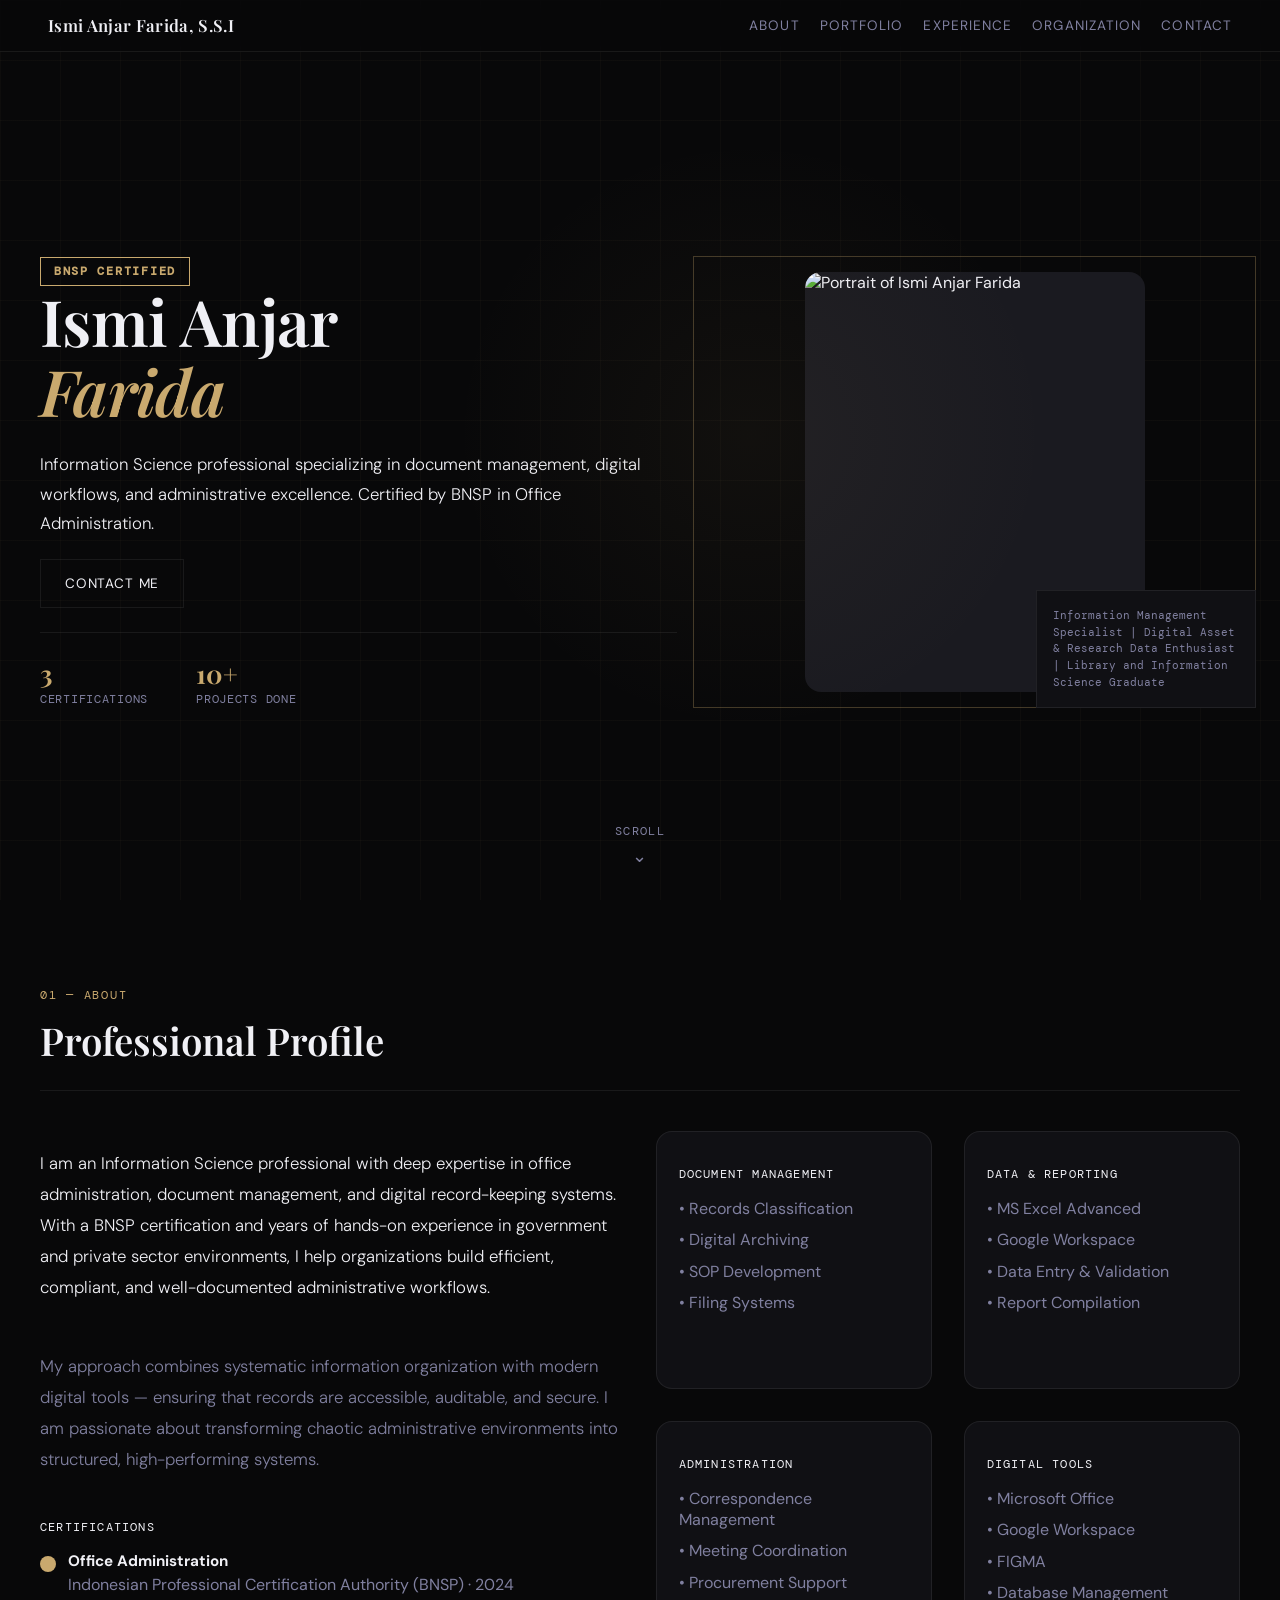
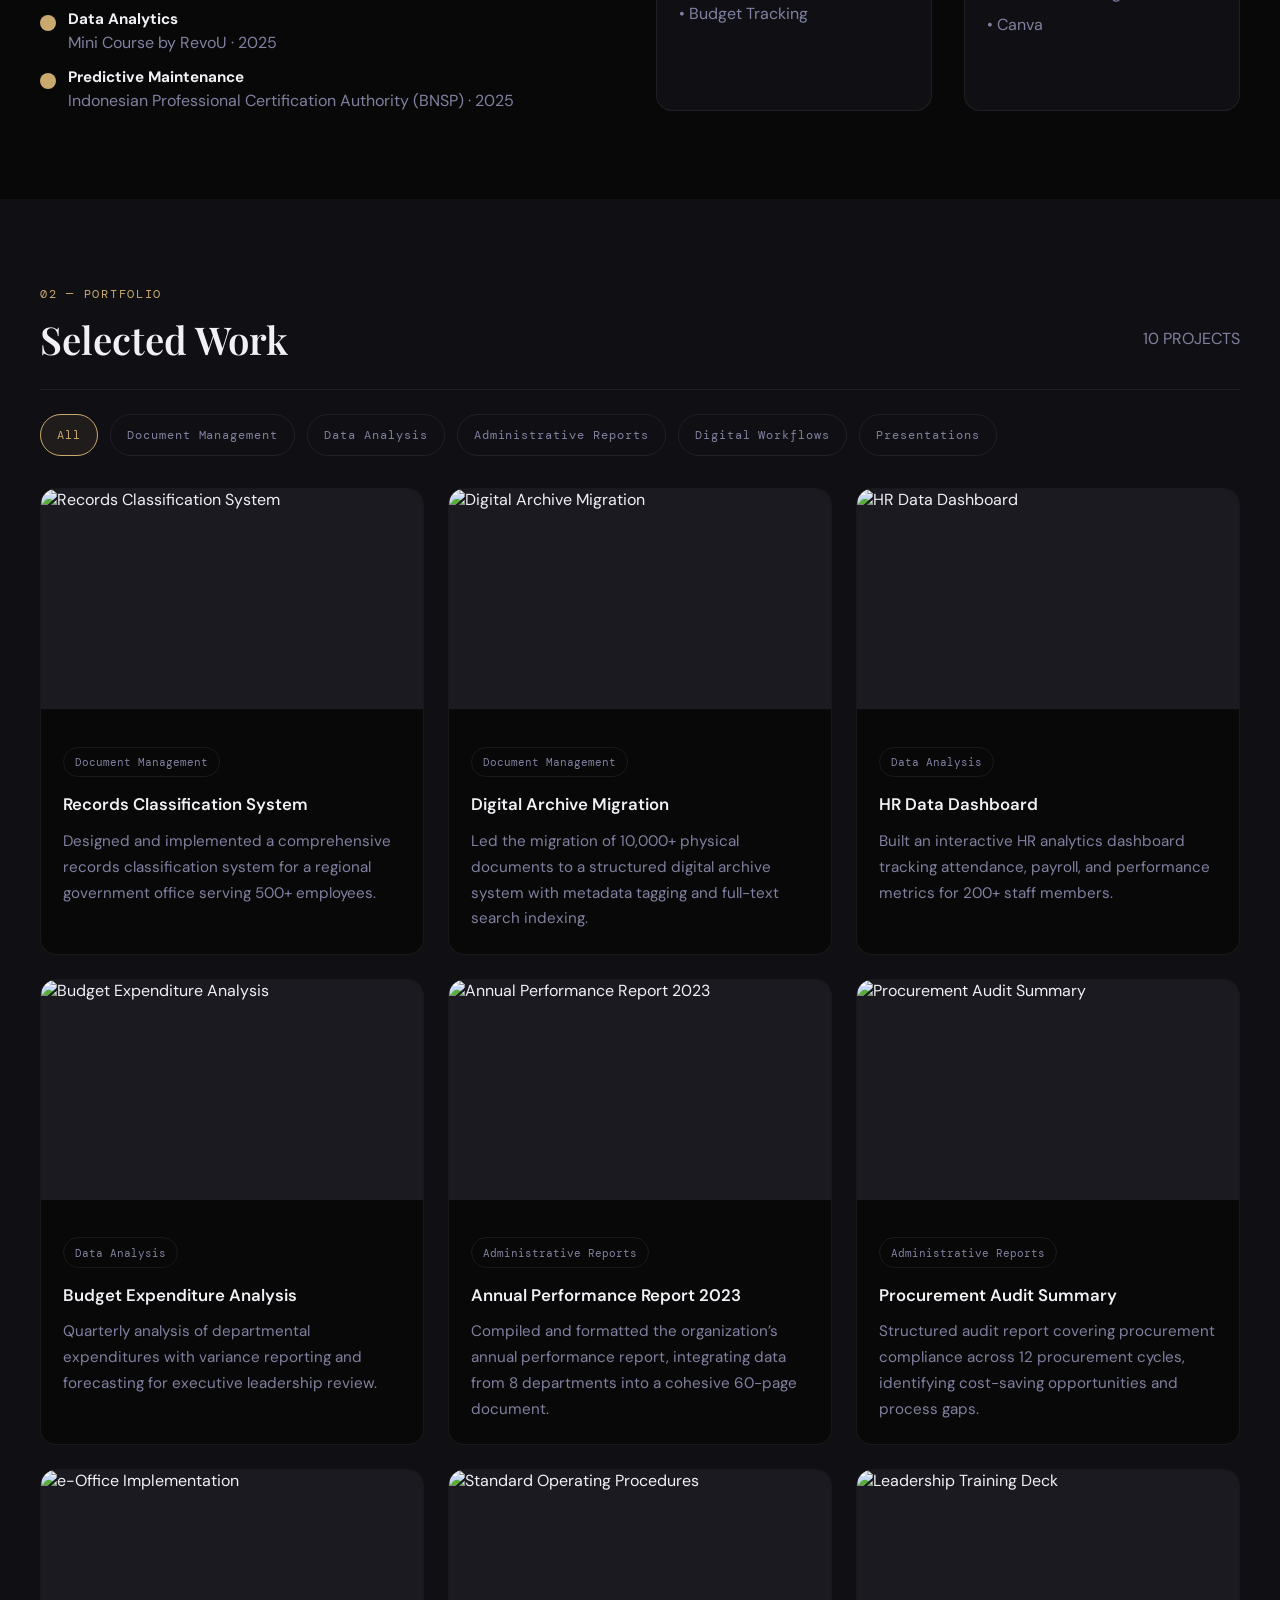
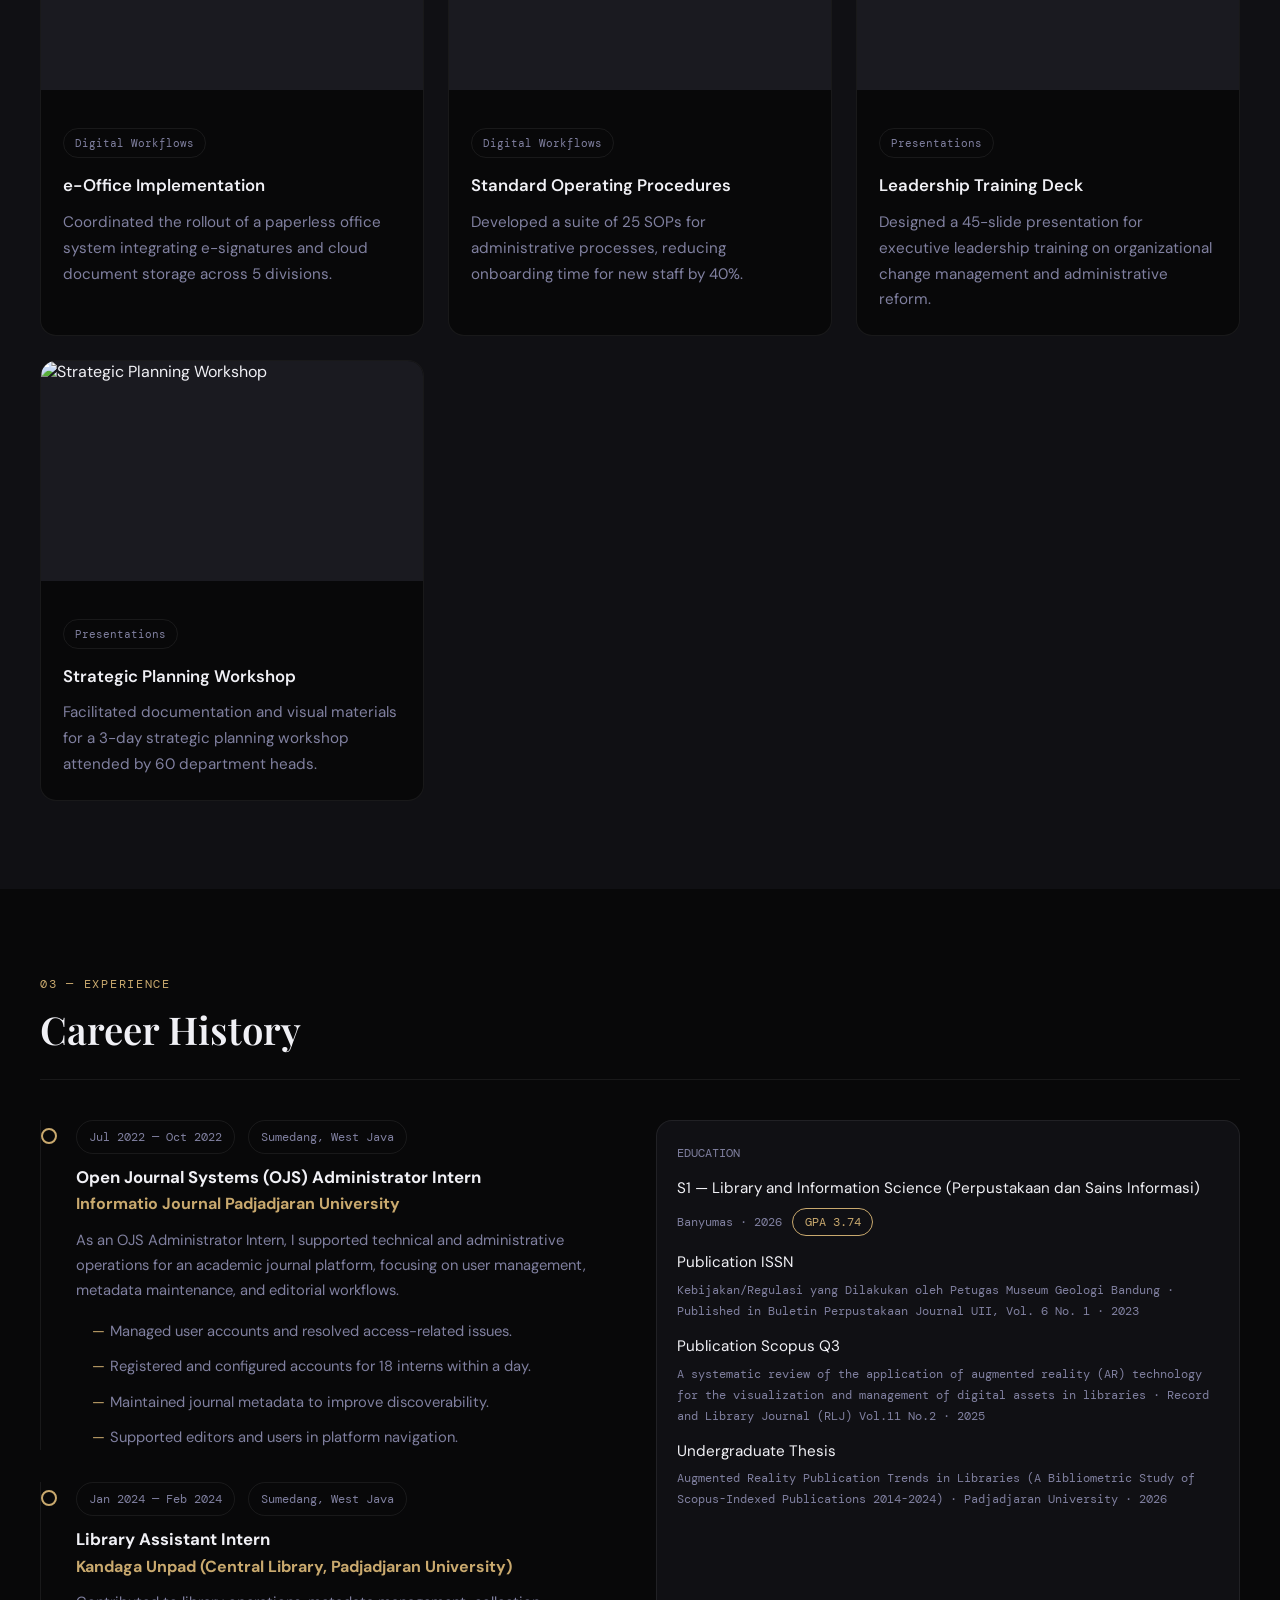
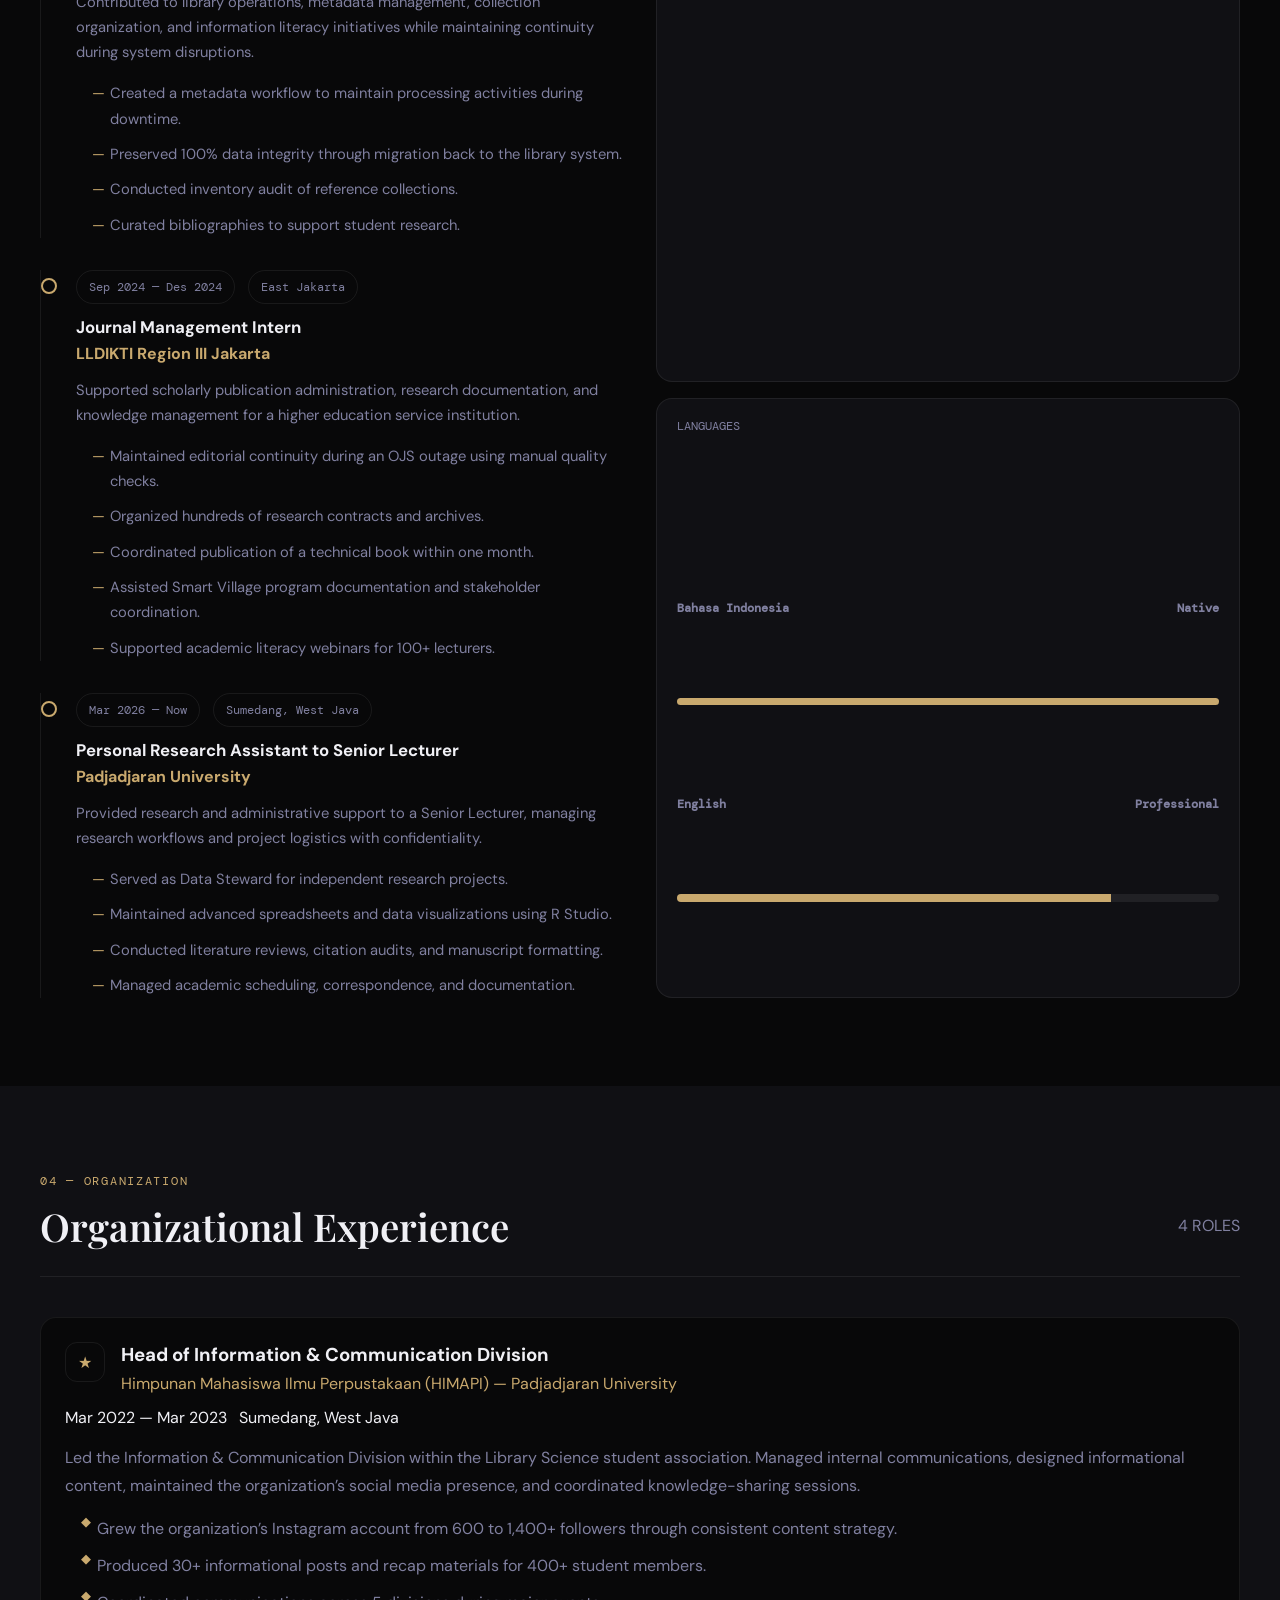
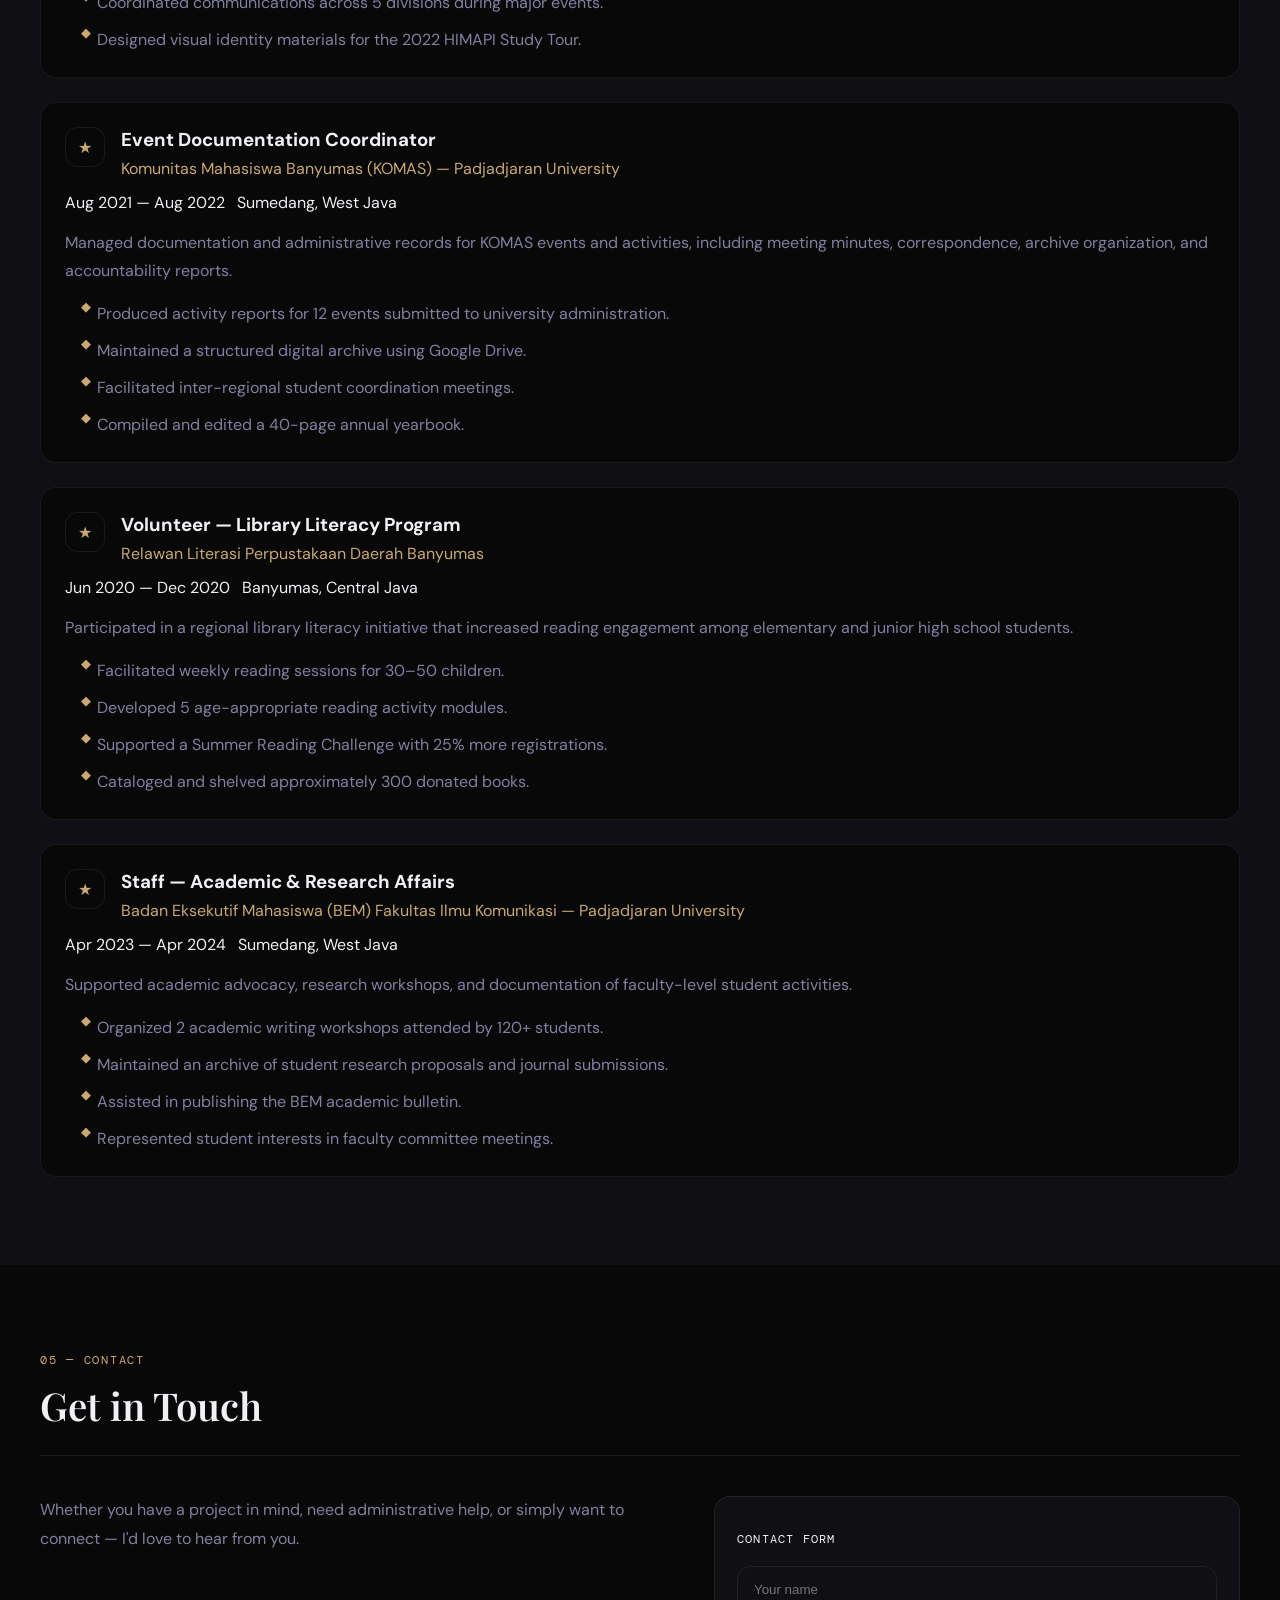
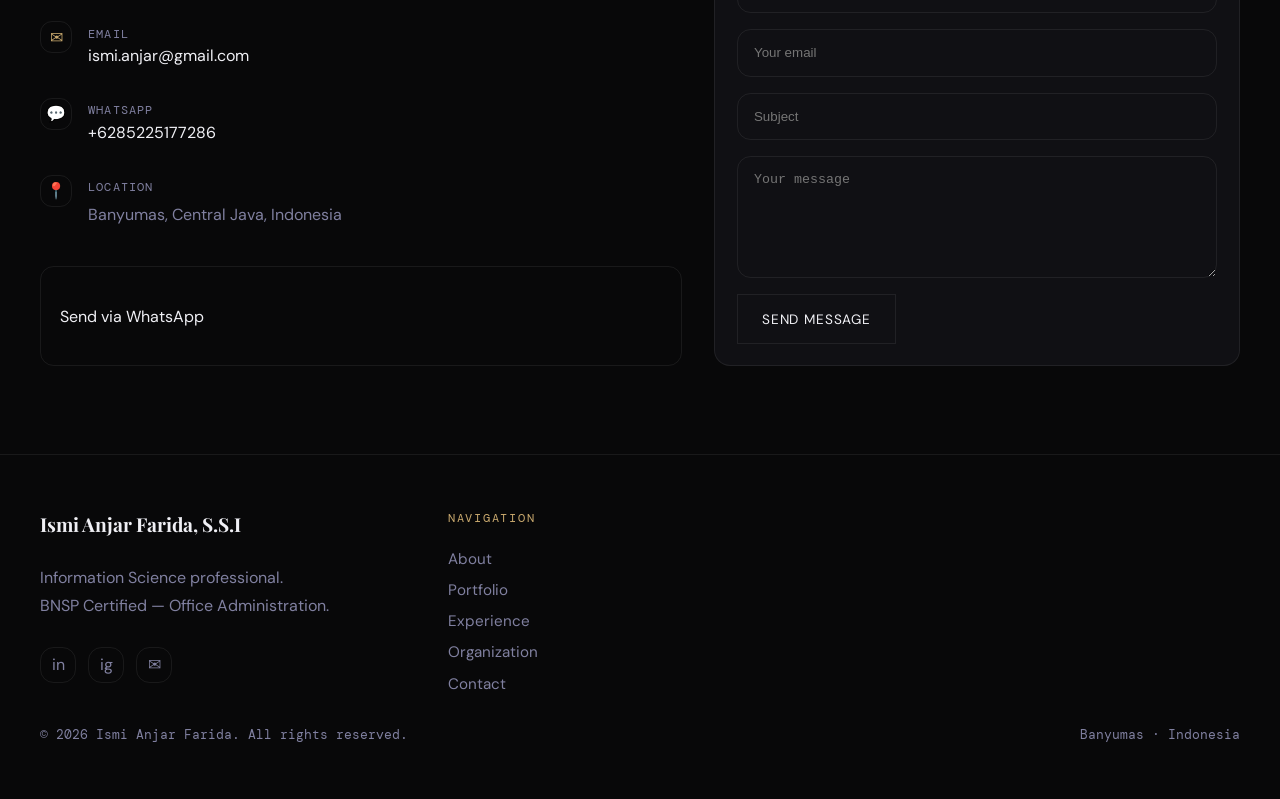
==== index.html @ 2f867f63 "Update index.html" ====
<!DOCTYPE html>
<html lang="en">
  <head>
    <meta charset="UTF-8" />
    <meta name="viewport" content="width=device-width, initial-scale=1.0" />
    <title>Portfolio Ismi Anjar Farida</title>
    <meta
      name="description"
      content="Portfolio Ismi Anjar Farida - Information Science professional with document management, digital workflows, and certification experience."
    />
    <link rel="preconnect" href="https://fonts.googleapis.com" />
    <link rel="preconnect" href="https://fonts.gstatic.com" crossorigin />
    <link
      href="https://fonts.googleapis.com/css2?family=DM+Mono:wght@400;500;600&family=DM+Sans:wght@300;400;500;600&family=Playfair+Display:wght@600;700&display=swap"
      rel="stylesheet"
    />
    <style>
      :root {
        color-scheme: dark;
        --background: #080809;
        --foreground: #f0f0f5;
        --card: #101014;
        --border: rgba(255, 255, 255, 0.07);
        --primary: #c9a96e;
        --muted: #8080a0;
        --secondary: #1a1a20;
        --text: 16px;
      }

      * {
        box-sizing: border-box;
      }

      html {
        font-family: 'DM Sans', sans-serif;
        font-size: var(--text);
        scroll-behavior: smooth;
      }

      body {
        margin: 0;
        min-height: 100vh;
        background: var(--background);
        color: var(--foreground);
      }

      img {
        display: block;
        max-width: 100%;
      }

      button,
      a {
        font: inherit;
      }

      header {
        position: fixed;
        inset: 0 auto auto 0;
        z-index: 20;
        width: 100%;
        padding: 0.9rem 1.5rem;
        background: rgba(8, 8, 9, 0.9);
        border-bottom: 1px solid var(--border);
        backdrop-filter: blur(16px);
      }

      .container {
        width: min(1200px, calc(100% - 3rem));
        margin: 0 auto;
      }

      .nav-inner {
        display: flex;
        align-items: center;
        justify-content: space-between;
        gap: 1rem;
      }

      .brand {
        font-family: 'Playfair Display', serif;
        font-size: 1.05rem;
        font-weight: 600;
        letter-spacing: 0.02em;
        color: var(--foreground);
        text-decoration: none;
      }

      .nav-links {
        display: flex;
        flex-wrap: wrap;
        gap: 1.25rem;
      }

      .nav-links a {
        color: var(--muted);
        text-transform: uppercase;
        letter-spacing: 0.08em;
        font-size: 0.85rem;
        text-decoration: none;
        transition: color 0.2s ease;
      }

      .nav-links a:hover {
        color: var(--foreground);
      }

      .hero {
        min-height: 100vh;
        display: grid;
        grid-template-columns: 1fr;
        align-items: center;
        gap: 2.5rem;
        padding: 10rem 0 6rem;
        position: relative;
      }

      .hero::before {
        content: '';
        position: absolute;
        inset: 0;
        pointer-events: none;
        background-image:
          linear-gradient(rgba(201, 169, 110, 0.03) 1px, transparent 1px),
          linear-gradient(90deg, rgba(201, 169, 110, 0.03) 1px, transparent 1px);
        background-size: 60px 60px;
      }

      .hero::after {
        content: '';
        position: absolute;
        width: 600px;
        height: 600px;
        border-radius: 999px;
        top: 15%;
        right: 18%;
        background: radial-gradient(circle, rgba(201, 169, 110, 0.05) 0%, transparent 70%);
        pointer-events: none;
      }

      .hero-grid {
        display: grid;
        grid-template-columns: 1.2fr 1fr;
        gap: 2rem;
        align-items: center;
      }

      .hero-title {
        font-family: 'Playfair Display', serif;
        font-size: clamp(2.4rem, 5vw, 4rem);
        font-weight: 600;
        line-height: 1.1;
        letter-spacing: -0.01em;
        margin: 0;
      }

      .hero-title span {
        color: var(--primary);
        font-style: italic;
      }

      .hero-line {
        display: inline-block;
        color: var(--primary);
        border: 1px solid var(--primary);
        padding: 0.35rem 0.8rem;
        text-transform: uppercase;
        letter-spacing: 0.15em;
        font-family: 'DM Mono', monospace;
        font-size: 0.72rem;
        font-weight: 600;
      }

      .hero-copy {
        font-size: 1.05rem;
        line-height: 1.75;
        max-width: 48rem;
        margin: 1.5rem 0 0;
        font-weight: 300;
      }

      .hero-actions {
        display: flex;
        flex-wrap: wrap;
        gap: 1rem;
        margin-top: 1.25rem;
      }

      .button-outline {
        display: inline-flex;
        align-items: center;
        gap: 0.7rem;
        padding: 0.95rem 1.5rem;
        border: 1px solid var(--border);
        color: var(--foreground);
        background: transparent;
        text-transform: uppercase;
        letter-spacing: 0.06em;
        font-size: 0.85rem;
        cursor: pointer;
        transition: all 0.2s ease;
      }

      .button-outline:hover {
        color: var(--primary);
        border-color: var(--primary);
      }

      .hero-stats {
        display: flex;
        flex-wrap: wrap;
        gap: 3rem;
        padding-top: 1.75rem;
        margin-top: 1.5rem;
        border-top: 1px solid var(--border);
      }

      .hero-stat strong {
        display: block;
        font-family: 'Playfair Display', serif;
        font-size: 1.6rem;
        color: var(--primary);
        line-height: 1;
      }

      .hero-stat span {
        display: block;
        color: var(--muted);
        font-family: 'DM Mono', monospace;
        font-size: 0.75rem;
        letter-spacing: 0.06em;
        margin-top: 0.25rem;
      }

      .hero-portrait {
        position: relative;
        display: grid;
        place-items: center;
      }

      .portrait-frame {
        position: absolute;
        inset: -1rem auto auto -1rem;
        width: calc(100% + 2rem);
        height: calc(100% + 2rem);
        border: 1px solid rgba(201, 169, 110, 0.3);
        pointer-events: none;
      }

      .portrait-card {
        width: min(340px, 100%);
        height: 420px;
        background: var(--secondary);
        overflow: hidden;
        border-radius: 1rem;
      }

      .portrait-card img {
        width: 100%;
        height: 100%;
        object-fit: cover;
      }

      .portrait-credential {
        position: absolute;
        bottom: -1rem;
        right: -1rem;
        width: min(220px, 100%);
        padding: 1rem;
        border: 1px solid var(--border);
        background: var(--card);
      }

      .portrait-credential p {
        margin: 0;
        font-size: 0.68rem;
        font-family: 'DM Mono', monospace;
        line-height: 1.55;
        color: var(--muted);
      }

      .scroll-cue {
        position: absolute;
        left: 50%;
        bottom: 2rem;
        transform: translateX(-50%);
        display: flex;
        flex-direction: column;
        align-items: center;
        gap: 0.35rem;
        color: var(--muted);
        border: none;
        background: transparent;
        cursor: pointer;
        font-family: 'DM Mono', monospace;
        letter-spacing: 0.12em;
        font-size: 0.72rem;
      }

      .section {
        padding: 5.5rem 0;
      }

      .section-title-wrap {
        display: flex;
        flex-wrap: wrap;
        justify-content: space-between;
        gap: 1rem;
        align-items: flex-end;
        border-bottom: 1px solid var(--border);
        padding-bottom: 1.5rem;\n      }

      .section-label {
        color: var(--primary);
        font-family: 'DM Mono', monospace;
        font-size: 0.72rem;
        letter-spacing: 0.15em;
        text-transform: uppercase;
        margin: 0 0 0.7rem;
      }

      .section-title {
        margin: 0;
        font-family: 'Playfair Display', serif;
        font-size: clamp(1.8rem, 3vw, 2.5rem);
        font-weight: 600;
      }

      .text-muted {
        color: var(--muted);
      }

      .grid-2 {
        display: grid;
        gap: 2rem;
        grid-template-columns: repeat(2, minmax(0, 1fr));
      }

      .about-copy {
        font-size: 1.05rem;
        line-height: 1.85;
        font-weight: 300;
      }

      .info-block {
        display: grid;
        gap: 0.9rem;
      }

      .card {
        background: var(--card);
        border: 1px solid var(--border);
        padding: 1.35rem;
        border-radius: 1rem;
      }

      .card:hover {
        border-color: rgba(201, 169, 110, 0.3);
      }

      .skill-title,
      .cert-label {
        font-family: 'DM Mono', monospace;
        letter-spacing: 0.1em;
        text-transform: uppercase;
        font-size: 0.75rem;
      }

      .cert-item,
      .list-item {
        display: flex;
        align-items: flex-start;
        gap: 0.75rem;
      }

      .cert-item strong {
        font-family: 'DM Sans', sans-serif;
        font-size: 0.95rem;
        display: block;
        margin-bottom: 0.18rem;
      }

      .project-grid {
        display: grid;
        gap: 1.5rem;
        grid-template-columns: repeat(3, minmax(0, 1fr));
      }

      .project-card {
        background: var(--background);
        border: 1px solid var(--border);
        overflow: hidden;
        border-radius: 1rem;
        cursor: default;
        transition: transform 0.25s ease, border-color 0.25s ease;
      }

      .project-card:hover {
        transform: translateY(-3px);
        border-color: rgba(201, 169, 110, 0.35);
      }

      .project-media {
        position: relative;
        height: 220px;
        overflow: hidden;
        background: var(--secondary);
      }

      .project-media img {
        width: 100%;
        height: 100%;
        object-fit: cover;
        transition: transform 0.4s ease;
      }

      .project-card:hover .project-media img {
        transform: scale(1.05);
      }

      .project-info {
        padding: 1.35rem;
      }

      .project-tag,
      .project-meta {
        display: inline-flex;
        align-items: center;
        gap: 0.35rem;
        border: 1px solid var(--border);
        color: var(--muted);
        font-family: 'DM Mono', monospace;
        font-size: 0.7rem;
        padding: 0.45rem 0.7rem;
        border-radius: 999px;
        margin-top: 1rem;
      }

      .project-meta {
        margin-bottom: 1rem;
      }

      .project-info h3 {
        margin: 0;
        font-size: 1.05rem;
        font-weight: 600;
      }

      .project-info p {
        margin: 0.85rem 0 0;
        font-size: 0.95rem;
        line-height: 1.7;
        color: var(--muted);
      }

      .filter-bar {
        display: flex;
        flex-wrap: wrap;
        gap: 0.75rem;
        margin: 1.5rem 0 2rem;
      }

      .filter-button {
        border: 1px solid var(--border);
        color: var(--muted);
        background: transparent;
        padding: 0.75rem 1rem;
        letter-spacing: 0.08em;
        font-family: 'DM Mono', monospace;
        font-size: 0.75rem;
        border-radius: 999px;
        cursor: pointer;
        transition: all 0.2s ease;
      }

      .filter-button.active {
        border-color: var(--primary);
        color: var(--primary);
        background: rgba(201, 169, 110, 0.08);
      }

      .timeline {
        display: grid;
        gap: 2rem;
      }

      .timeline-item {
        position: relative;
        padding-left: 2.2rem;
        border-left: 1px solid var(--border);
      }

      .timeline-item::before {
        content: '';
        position: absolute;
        left: 0;
        top: 0.5rem;
        width: 0.75rem;
        height: 0.75rem;
        border-radius: 50%;
        border: 2px solid var(--primary);
        background: var(--background);
      }

      .timeline-meta {
        display: flex;
        flex-wrap: wrap;
        gap: 0.8rem;
        align-items: center;
        margin-bottom: 0.75rem;
      }

      .timeline-meta span {
        display: inline-flex;
        border: 1px solid var(--border);
        padding: 0.5rem 0.75rem;
        color: var(--muted);
        font-family: 'DM Mono', monospace;
        font-size: 0.75rem;
        border-radius: 999px;
      }

      .timeline-item h3 {
        margin: 0 0 0.35rem;
        font-size: 1.05rem;
      }

      .timeline-item strong {
        color: var(--primary);
      }

      .timeline-item p {
        margin: 0.85rem 0 0;
        color: var(--muted);
        line-height: 1.7;
        font-size: 0.92rem;
      }

      .timeline-item ul {
        margin: 1rem 0 0;
        padding-left: 1rem;
        list-style: none;
        display: grid;
        gap: 0.65rem;
      }

      .timeline-item li {
        position: relative;
        padding-left: 1.1rem;
        color: var(--muted);
        line-height: 1.7;
        font-size: 0.92rem;
      }

      .timeline-item li::before {
        content: '—';
        position: absolute;
        left: 0;
        color: var(--primary);
      }

      .sidebar {
        display: grid;
        gap: 1rem;
      }

      .sidebar .card {
        padding: 1.25rem;
      }

      .sidebar .card span {
        font-family: 'DM Mono', monospace;
        color: var(--muted);
        font-size: 0.72rem;
      }

      .sidebar .edu-title {
        font-size: 0.95rem;
        margin: 0 0 0.35rem;
      }

      .sidebar .meta-row {
        display: flex;
        flex-wrap: wrap;
        gap: 0.65rem;
        align-items: center;
        margin-top: 0.65rem;
      }

      .sidebar .meta-row .chip {
        border: 1px solid var(--primary);
        color: var(--primary);
        padding: 0.35rem 0.7rem;
        border-radius: 999px;
        font-family: 'DM Mono', monospace;
        font-size: 0.72rem;
      }

      .language-bar {
        display: grid;
        gap: 1rem;
      }

      .lang-item {
        display: grid;
        gap: 0.45rem;
      }

      .lang-item strong {
        display: flex;
        justify-content: space-between;
        font-size: 0.95rem;
      }

      .progress {
        height: 0.45rem;
        background: var(--border);
        border-radius: 999px;
        overflow: hidden;
      }

      .progress span {
        display: block;
        height: 100%;
        background: var(--primary);
      }

      .org-grid {
        display: grid;
        gap: 1.5rem;
      }

      .org-card {
        background: var(--background);
        border: 1px solid var(--border);
        padding: 1.5rem;
        border-radius: 1rem;
        transition: border-color 0.25s ease;
      }

      .org-card:hover {
        border-color: rgba(201, 169, 110, 0.35);
      }

      .org-meta {
        display: flex;
        flex-wrap: wrap;
        gap: 0.75rem;
        margin: 0.85rem 0;
      }

      .org-desc {
        color: var(--muted);
        line-height: 1.75;
      }

      .org-card ul {
        margin: 1rem 0 0;
        padding-left: 1rem;
        display: grid;
        gap: 0.65rem;
        list-style: none;
      }

      .org-card li {
        position: relative;
        padding-left: 1rem;
        color: var(--muted);
        line-height: 1.65;
      }

      .org-card li::before {
        content: '◆';
        position: absolute;
        left: 0;
        color: var(--primary);
        font-size: 0.8rem;
        line-height: 1;
      }

      .contact-grid {
        display: grid;
        grid-template-columns: minmax(0, 1.1fr) minmax(0, 0.9fr);
        gap: 2rem;
      }

      .contact-card {
        display: grid;
        gap: 1.25rem;
      }

      .contact-card p {
        margin: 0;
        color: var(--muted);
        line-height: 1.8;
      }

      .contact-info {
        display: grid;
        gap: 1rem;
      }

      .contact-row {
        display: flex;
        align-items: flex-start;
        gap: 1rem;
      }

      .contact-icon {
        width: 2rem;
        height: 2rem;
        border: 1px solid var(--border);
        display: grid;
        place-items: center;
        border-radius: 0.75rem;
        color: var(--primary);
        flex-shrink: 0;
      }

      .contact-meta p {
        margin: 0.15rem 0 0;
      }

      .contact-meta a {
        color: var(--foreground);
        text-decoration: none;
      }

      .contact-meta a:hover {
        color: var(--primary);
      }

      .whatsapp-button {
        display: inline-flex;
        align-items: center;
        gap: 0.9rem;
        padding: 0.95rem 1.2rem;
        border: 1px solid var(--border);
        color: var(--foreground);
        background: transparent;
        cursor: pointer;
        border-radius: 0.85rem;
        transition: border-color 0.2s ease, color 0.2s ease;
      }

      .whatsapp-button:hover {
        border-color: rgba(201, 169, 110, 0.6);
        color: var(--primary);
      }

      .footer {
        padding: 3.5rem 0 3.5rem;
        border-top: 1px solid var(--border);
      }

      .footer-grid {
        display: grid;
        grid-template-columns: repeat(3, minmax(0, 1fr));
        gap: 1.5rem;
      }

      .footer-brand {
        display: grid;
        gap: 1rem;
      }

      .footer-brand h3 {
        margin: 0;
        font-family: 'Playfair Display', serif;
        font-size: 1.2rem;
      }

      .footer-brand p {
        margin: 0;
        color: var(--muted);
        line-height: 1.75;
      }

      .social-links {
        display: flex;
        gap: 0.75rem;
      }

      .social-links a {
        display: inline-grid;
        place-items: center;
        width: 2.25rem;
        height: 2.25rem;
        border: 1px solid var(--border);
        color: var(--muted);
        text-decoration: none;
        border-radius: 0.85rem;
        transition: color 0.2s ease, border-color 0.2s ease;
      }

      .social-links a:hover {
        color: var(--primary);
        border-color: rgba(201, 169, 110, 0.35);
      }

      .footer-links {
        display: grid;
        gap: 0.7rem;
      }

      .footer-links button {
        all: unset;
        cursor: pointer;
        color: var(--muted);
        font-size: 0.95rem;
        text-align: left;
      }

      .footer-links button:hover {
        color: var(--primary);
      }

      .footer-bottom {
        display: flex;
        flex-wrap: wrap;
        justify-content: space-between;
        gap: 1rem;
        margin-top: 2rem;
        color: var(--muted);
        font-family: 'DM Mono', monospace;
        font-size: 0.8rem;
      }

      @media (max-width: 960px) {
        .hero-grid,
        .contact-grid,
        .footer-grid,
        .grid-2 {
          grid-template-columns: 1fr;
        }

        .hero {
          padding-top: 8rem;
        }

        header {
          padding: 0.85rem 1rem;
        }
      }

      @media (max-width: 720px) {
        .nav-links {
          display: none;
        }

        .hero {
          padding-top: 7rem;
        }

        .hero-title {
          font-size: clamp(2.2rem, 9vw, 3.2rem);
        }

        .hero-stats {
          gap: 1.5rem;
        }

        .project-grid,
        .org-grid,
        .sidebar,
        .timeline {
          grid-template-columns: 1fr;
        }
      }
    </style>
  </head>
  <body>
    <header>
      <div class="container nav-inner">
        <a href="#top" class="brand">Ismi Anjar Farida, S.S.I</a>
        <nav class="nav-links">
          <a href="#about">About</a>
          <a href="#portfolio">Portfolio</a>
          <a href="#experience">Experience</a>
          <a href="#organization">Organization</a>
          <a href="#contact">Contact</a>
        </nav>
      </div>
    </header>

    <main id="top">
      <section class="hero">
        <div class="container hero-grid">
          <div>
            <div class="hero-line">BNSP Certified</div>
            <h1 class="hero-title">
              Ismi Anjar<br />
              <span>Farida</span>
            </h1>
            <p class="hero-copy">
              Information Science professional specializing in document management,
              digital workflows, and administrative excellence. Certified by BNSP
              in Office Administration.
            </p>
            <div class="hero-actions">
              <button class="button-outline" onclick="document.getElementById('contact').scrollIntoView({behavior:'smooth'})">
                CONTACT ME
              </button>
            </div>
            <div class="hero-stats">
              <div class="hero-stat">
                <strong>3</strong>
                <span>CERTIFICATIONS</span>
              </div>
              <div class="hero-stat">
                <strong>10+</strong>
                <span>PROJECTS DONE</span>
              </div>
            </div>
          </div>

          <div class="hero-portrait">
            <div class="portrait-frame"></div>
            <div class="portrait-card">
              <img src="src/imports/Foto_Profil_Ismi-1.png" alt="Portrait of Ismi Anjar Farida" />
            </div>
            <div class="portrait-credential">
              <p>
                Information Management Specialist | Digital Asset & Research Data Enthusiast |
                Library and Information Science Graduate
              </p>
            </div>
          </div>
        </div>

        <button class="scroll-cue" onclick="document.getElementById('portfolio').scrollIntoView({behavior:'smooth'})">
          <span>SCROLL</span>
          <span style="font-size: 1.1rem;">⌄</span>
        </button>
      </section>

      <section id="about" class="section">
        <div class="container">
          <div class="section-title-wrap">
            <div>
              <p class="section-label">01 — ABOUT</p>
              <h2 class="section-title">Professional Profile</h2>
            </div>
          </div>

          <div class="grid-2" style="margin-top: 2.5rem;">
            <div class="info-block">
              <p class="about-copy">
                I am an Information Science professional with deep expertise in office
                administration, document management, and digital record-keeping systems.
                With a BNSP certification and years of hands-on experience in government
                and private sector environments, I help organizations build efficient,
                compliant, and well-documented administrative workflows.
              </p>
              <p class="about-copy text-muted">
                My approach combines systematic information organization with modern
                digital tools — ensuring that records are accessible, auditable, and secure.
                I am passionate about transforming chaotic administrative environments
                into structured, high-performing systems.
              </p>

              <div>
                <p class="cert-label">CERTIFICATIONS</p>
                <div class="info-block" style="margin-top: 1rem;">
                  <div class="cert-item">
                    <div style="width: 1rem; height: 1rem; background: var(--primary); border-radius: 50%; margin-top: 0.35rem;"></div>
                    <div>
                      <strong>Office Administration</strong>
                      <span class="text-muted">Indonesian Professional Certification Authority (BNSP) · 2024</span>
                    </div>
                  </div>
                  <div class="cert-item">
                    <div style="width: 1rem; height: 1rem; background: var(--primary); border-radius: 50%; margin-top: 0.35rem;"></div>
                    <div>
                      <strong>Data Analytics</strong>
                      <span class="text-muted">Mini Course by RevoU · 2025</span>
                    </div>
                  </div>
                  <div class="cert-item">
                    <div style="width: 1rem; height: 1rem; background: var(--primary); border-radius: 50%; margin-top: 0.35rem;"></div>
                    <div>
                      <strong>Predictive Maintenance</strong>
                      <span class="text-muted">Indonesian Professional Certification Authority (BNSP) · 2025</span>
                    </div>
                  </div>
                </div>
              </div>
            </div>

            <div class="grid-2">
              <div class="card">
                <p class="skill-title">DOCUMENT MANAGEMENT</p>
                <ul style="margin:0; padding:0; list-style:none; display:grid; gap:0.65rem; margin-top:1rem;">
                  <li class="text-muted">• Records Classification</li>
                  <li class="text-muted">• Digital Archiving</li>
                  <li class="text-muted">• SOP Development</li>
                  <li class="text-muted">• Filing Systems</li>
                </ul>
              </div>
              <div class="card">
                <p class="skill-title">DATA & REPORTING</p>
                <ul style="margin:0; padding:0; list-style:none; display:grid; gap:0.65rem; margin-top:1rem;">
                  <li class="text-muted">• MS Excel Advanced</li>
                  <li class="text-muted">• Google Workspace</li>
                  <li class="text-muted">• Data Entry & Validation</li>
                  <li class="text-muted">• Report Compilation</li>
                </ul>
              </div>
              <div class="card">
                <p class="skill-title">ADMINISTRATION</p>
                <ul style="margin:0; padding:0; list-style:none; display:grid; gap:0.65rem; margin-top:1rem;">
                  <li class="text-muted">• Correspondence Management</li>
                  <li class="text-muted">• Meeting Coordination</li>
                  <li class="text-muted">• Procurement Support</li>
                  <li class="text-muted">• Budget Tracking</li>
                </ul>
              </div>
              <div class="card">
                <p class="skill-title">DIGITAL TOOLS</p>
                <ul style="margin:0; padding:0; list-style:none; display:grid; gap:0.65rem; margin-top:1rem;">
                  <li class="text-muted">• Microsoft Office</li>
                  <li class="text-muted">• Google Workspace</li>
                  <li class="text-muted">• FIGMA</li>
                  <li class="text-muted">• Database Management</li>
                  <li class="text-muted">• Canva</li>
                </ul>
              </div>
            </div>
          </div>
        </div>
      </section>

      <section id="portfolio" class="section" style="background: var(--card);">
        <div class="container">
          <div class="section-title-wrap">
            <div>
              <p class="section-label">02 — PORTFOLIO</p>
              <h2 class="section-title">Selected Work</h2>
            </div>
            <p class="text-muted" id="project-count">10 PROJECTS</p>
          </div>

          <div class="filter-bar" id="filter-bar"></div>

          <div class="project-grid" id="project-grid"></div>
        </div>
      </section>

      <section id="experience" class="section">
        <div class="container">
          <div class="section-title-wrap">
            <div>
              <p class="section-label">03 — EXPERIENCE</p>
              <h2 class="section-title">Career History</h2>
            </div>
          </div>

          <div class="grid-2" style="gap: 2rem; margin-top: 2.5rem;">
            <div class="timeline" id="timeline"></div>
            <div class="sidebar">
              <div class="card">
                <span>EDUCATION</span>
                <div style="margin-top: 1rem;">
                  <p class="edu-title">S1 — Library and Information Science (Perpustakaan dan Sains Informasi)</p>
                  <div class="meta-row"><span>Banyumas · 2026</span><span class="chip">GPA 3.74</span></div>
                </div>
                <div style="margin-top: 1rem;">
                  <p class="edu-title">Publication ISSN</p>
                  <span class="text-muted">Kebijakan/Regulasi yang Dilakukan oleh Petugas Museum Geologi Bandung · Published in Buletin Perpustakaan Journal UII, Vol. 6 No. 1 · 2023</span>
                </div>
                <div style="margin-top: 1rem;">
                  <p class="edu-title">Publication Scopus Q3</p>
                  <span class="text-muted">A systematic review of the application of augmented reality (AR) technology for the visualization and management of digital assets in libraries · Record and Library Journal (RLJ) Vol.11 No.2 · 2025</span>
                </div>
                <div style="margin-top: 1rem;">
                  <p class="edu-title">Undergraduate Thesis</p>
                  <span class="text-muted">Augmented Reality Publication Trends in Libraries (A Bibliometric Study of Scopus-Indexed Publications 2014-2024) · Padjadjaran University · 2026</span>
                </div>
              </div>
              <div class="card language-bar">
                <span class="text-muted">LANGUAGES</span>
                <div class="lang-item">
                  <strong><span>Bahasa Indonesia</span><span>Native</span></strong>
                  <div class="progress"><span style="width: 100%;"></span></div>
                </div>
                <div class="lang-item">
                  <strong><span>English</span><span>Professional</span></strong>
                  <div class="progress"><span style="width: 80%;"></span></div>
                </div>
              </div>
            </div>
          </div>
        </div>
      </section>

      <section id="organization" class="section" style="background: var(--card);">
        <div class="container">
          <div class="section-title-wrap">
            <div>
              <p class="section-label">04 — ORGANIZATION</p>
              <h2 class="section-title">Organizational Experience</h2>
            </div>
            <p class="text-muted">4 ROLES</p>
          </div>

          <div class="org-grid" style="margin-top: 2.5rem;" id="org-grid"></div>
        </div>
      </section>

      <section id="contact" class="section">
        <div class="container">
          <div class="section-title-wrap">
            <div>
              <p class="section-label">05 — CONTACT</p>
              <h2 class="section-title">Get in Touch</h2>
            </div>
          </div>

          <div class="contact-grid" style="margin-top: 2.5rem;">
            <div class="contact-card">
              <p>
                Whether you have a project in mind, need administrative help, or simply want to connect — I'd love to hear from you.
              </p>
              <div class="contact-info">
                <div class="contact-row">
                  <div class="contact-icon">✉</div>
                  <div class="contact-meta">
                    <p class="cert-label">EMAIL</p>
                    <a href="mailto:ismi.anjar@gmail.com">ismi.anjar@gmail.com</a>
                  </div>
                </div>
                <div class="contact-row">
                  <div class="contact-icon">💬</div>
                  <div class="contact-meta">
                    <p class="cert-label">WHATSAPP</p>
                    <a href="https://wa.me/6285225177286" target="_blank">+6285225177286</a>
                  </div>
                </div>
                <div class="contact-row">
                  <div class="contact-icon">📍</div>
                  <div class="contact-meta">
                    <p class="cert-label">LOCATION</p>
                    <p>Banyumas, Central Java, Indonesia</p>
                  </div>
                </div>
              </div>
              <button class="whatsapp-button" onclick="window.open('https://wa.me/6285225177286', '_blank')">
                <span>Send via WhatsApp</span>
              </button>
            </div>

            <div class="card" style="min-height: 100%;">
              <p class="cert-label">CONTACT FORM</p>
              <form action="mailto:ismi.anjar@gmail.com" method="post" enctype="text/plain" style="display:grid; gap:1rem; margin-top:1.2rem;">
                <input type="text" name="Name" placeholder="Your name" required style="width:100%;padding:0.95rem 1rem;border:1px solid var(--border);border-radius:0.85rem;background:transparent;color:var(--foreground);" />
                <input type="email" name="Email" placeholder="Your email" required style="width:100%;padding:0.95rem 1rem;border:1px solid var(--border);border-radius:0.85rem;background:transparent;color:var(--foreground);" />
                <input type="text" name="Subject" placeholder="Subject" style="width:100%;padding:0.95rem 1rem;border:1px solid var(--border);border-radius:0.85rem;background:transparent;color:var(--foreground);" />
                <textarea name="Message" rows="6" placeholder="Your message" required style="width:100%;padding:0.95rem 1rem;border:1px solid var(--border);border-radius:0.85rem;background:transparent;color:var(--foreground);resize:vertical;"></textarea>
                <button type="submit" class="button-outline" style="width:max-content;">Send Message</button>
              </form>
            </div>
          </div>
        </div>
      </section>
    </main>

    <footer class="footer">
      <div class="container">
        <div class="footer-grid">
          <div class="footer-brand">
            <h3>Ismi Anjar Farida, S.S.I</h3>
            <p>Information Science professional.<br />BNSP Certified — Office Administration.</p>
            <div class="social-links">
              <a href="https://www.linkedin.com/in/ismi-anjar-farida-792393313/" target="_blank">in</a>
              <a href="https://www.instagram.com/iss_anf/" target="_blank">ig</a>
              <a href="mailto:ismi.anjar@gmail.com">✉</a>
            </div>
          </div>
          <div class="footer-links">
            <span class="section-label">Navigation</span>
            <button onclick="document.getElementById('about').scrollIntoView({behavior:'smooth'})">About</button>
            <button onclick="document.getElementById('portfolio').scrollIntoView({behavior:'smooth'})">Portfolio</button>
            <button onclick="document.getElementById('experience').scrollIntoView({behavior:'smooth'})">Experience</button>
            <button onclick="document.getElementById('organization').scrollIntoView({behavior:'smooth'})">Organization</button>
            <button onclick="document.getElementById('contact').scrollIntoView({behavior:'smooth'})">Contact</button>
          </div>
          <div></div>
        </div>
        <div class="footer-bottom">
          <span>© 2026 Ismi Anjar Farida. All rights reserved.</span>
          <span>Banyumas · Indonesia</span>
        </div>
      </div>
    </footer>

    <script>
      const projects = [
        {
          title: 'Records Classification System',
          description: 'Designed and implemented a comprehensive records classification system for a regional government office serving 500+ employees.',
          category: 'Document Management',
          image: 'https://images.unsplash.com/photo-1768158989131-64cbff67f292?w=900&h=600&fit=crop&auto=format',
          tags: ['Classification', 'SOP', 'Government'],
        },
        {
          title: 'Digital Archive Migration',
          description: 'Led the migration of 10,000+ physical documents to a structured digital archive system with metadata tagging and full-text search indexing.',
          category: 'Document Management',
          image: 'https://images.unsplash.com/photo-1758876201660-103984519266?w=900&h=600&fit=crop&auto=format',
          tags: ['Digitization', 'Metadata', 'Archiving'],
        },
        {
          title: 'HR Data Dashboard',
          description: 'Built an interactive HR analytics dashboard tracking attendance, payroll, and performance metrics for 200+ staff members.',
          category: 'Data Analysis',
          image: 'https://images.unsplash.com/photo-1551288049-bebda4e38f71?w=900&h=600&fit=crop&auto=format',
          tags: ['Excel', 'Dashboard', 'HR Analytics'],
        },
        {
          title: 'Budget Expenditure Analysis',
          description: 'Quarterly analysis of departmental expenditures with variance reporting and forecasting for executive leadership review.',
          category: 'Data Analysis',
          image: 'https://images.unsplash.com/photo-1686061593213-98dad7c599b9?w=900&h=600&fit=crop&auto=format',
          tags: ['Finance', 'Reporting', 'Forecasting'],
        },
        {
          title: 'Annual Performance Report 2023',
          description: 'Compiled and formatted the organization’s annual performance report, integrating data from 8 departments into a cohesive 60-page document.',
          category: 'Administrative Reports',
          image: 'https://images.unsplash.com/photo-1735825764485-93a381fd5779?w=900&h=600&fit=crop&auto=format',
          tags: ['Annual Report', 'Multi-department', 'Publishing'],
        },
        {
          title: 'Procurement Audit Summary',
          description: 'Structured audit report covering procurement compliance across 12 procurement cycles, identifying cost-saving opportunities and process gaps.',
          category: 'Administrative Reports',
          image: 'https://images.unsplash.com/photo-1761735486587-bcac08b15c79?w=900&h=600&fit=crop&auto=format',
          tags: ['Audit', 'Compliance', 'Procurement'],
        },
        {
          title: 'e-Office Implementation',
          description: 'Coordinated the rollout of a paperless office system integrating e-signatures and cloud document storage across 5 divisions.',
          category: 'Digital Workflows',
          image: 'https://images.unsplash.com/photo-1762341112610-58061dbace4e?w=900&h=600&fit=crop&auto=format',
          tags: ['e-Office', 'Automation', 'Cloud'],
        },
        {
          title: 'Standard Operating Procedures',
          description: 'Developed a suite of 25 SOPs for administrative processes, reducing onboarding time for new staff by 40%.',
          category: 'Digital Workflows',
          image: 'https://images.unsplash.com/photo-1762341116319-05a8355fcfc9?w=900&h=600&fit=crop&auto=format',
          tags: ['SOP', 'Process Design', 'Training'],
        },
        {
          title: 'Leadership Training Deck',
          description: 'Designed a 45-slide presentation for executive leadership training on organizational change management and administrative reform.',
          category: 'Presentations',
          image: 'https://images.unsplash.com/photo-1531482615713-2afd69097998?w=900&h=600&fit=crop&auto=format',
          tags: ['Training', 'Deck Design', 'Leadership'],
        },
        {
          title: 'Strategic Planning Workshop',
          description: 'Facilitated documentation and visual materials for a 3-day strategic planning workshop attended by 60 department heads.',
          category: 'Presentations',
          image: 'https://images.unsplash.com/photo-1552664730-d307ca884978?w=900&h=600&fit=crop&auto=format',
          tags: ['Workshop', 'Strategy', 'Facilitation'],
        },
      ];

      const categories = ['All', 'Document Management', 'Data Analysis', 'Administrative Reports', 'Digital Workflows', 'Presentations'];
      const projectGrid = document.getElementById('project-grid');
      const filterBar = document.getElementById('filter-bar');
      const projectCount = document.getElementById('project-count');

      const orgItems = [
        {
          role: 'Head of Information & Communication Division',
          organization: 'Himpunan Mahasiswa Ilmu Perpustakaan (HIMAPI) — Padjadjaran University',
          period: 'Mar 2022 — Mar 2023',
          location: 'Sumedang, West Java',
          description: 'Led the Information & Communication Division within the Library Science student association. Managed internal communications, designed informational content, maintained the organization’s social media presence, and coordinated knowledge-sharing sessions.',
          achievements: [
            'Grew the organization’s Instagram account from 600 to 1,400+ followers through consistent content strategy.',
            'Produced 30+ informational posts and recap materials for 400+ student members.',
            'Coordinated communications across 5 divisions during major events.',
            'Designed visual identity materials for the 2022 HIMAPI Study Tour.',
          ],
        },
        {
          role: 'Event Documentation Coordinator',
          organization: 'Komunitas Mahasiswa Banyumas (KOMAS) — Padjadjaran University',
          period: 'Aug 2021 — Aug 2022',
          location: 'Sumedang, West Java',
          description: 'Managed documentation and administrative records for KOMAS events and activities, including meeting minutes, correspondence, archive organization, and accountability reports.',
          achievements: [
            'Produced activity reports for 12 events submitted to university administration.',
            'Maintained a structured digital archive using Google Drive.',
            'Facilitated inter-regional student coordination meetings.',
            'Compiled and edited a 40-page annual yearbook.',
          ],
        },
        {
          role: 'Volunteer — Library Literacy Program',
          organization: 'Relawan Literasi Perpustakaan Daerah Banyumas',
          period: 'Jun 2020 — Dec 2020',
          location: 'Banyumas, Central Java',
          description: 'Participated in a regional library literacy initiative that increased reading engagement among elementary and junior high school students.',
          achievements: [
            'Facilitated weekly reading sessions for 30–50 children.',
            'Developed 5 age-appropriate reading activity modules.',
            'Supported a Summer Reading Challenge with 25% more registrations.',
            'Cataloged and shelved approximately 300 donated books.',
          ],
        },
        {
          role: 'Staff — Academic & Research Affairs',
          organization: 'Badan Eksekutif Mahasiswa (BEM) Fakultas Ilmu Komunikasi — Padjadjaran University',
          period: 'Apr 2023 — Apr 2024',
          location: 'Sumedang, West Java',
          description: 'Supported academic advocacy, research workshops, and documentation of faculty-level student activities.',
          achievements: [
            'Organized 2 academic writing workshops attended by 120+ students.',
            'Maintained an archive of student research proposals and journal submissions.',
            'Assisted in publishing the BEM academic bulletin.',
            'Represented student interests in faculty committee meetings.',
          ],
        },
      ];

      const experienceItems = [
        {
          role: 'Open Journal Systems (OJS) Administrator Intern',
          organization: 'Informatio Journal Padjadjaran University',
          period: 'Jul 2022 — Oct 2022',
          location: 'Sumedang, West Java',
          description: 'As an OJS Administrator Intern, I supported technical and administrative operations for an academic journal platform, focusing on user management, metadata maintenance, and editorial workflows.',
          highlights: [
            'Managed user accounts and resolved access-related issues.',
            'Registered and configured accounts for 18 interns within a day.',
            'Maintained journal metadata to improve discoverability.',
            'Supported editors and users in platform navigation.',
          ],
        },
        {
          role: 'Library Assistant Intern',
          organization: 'Kandaga Unpad (Central Library, Padjadjaran University)',
          period: 'Jan 2024 — Feb 2024',
          location: 'Sumedang, West Java',
          description: 'Contributed to library operations, metadata management, collection organization, and information literacy initiatives while maintaining continuity during system disruptions.',
          highlights: [
            'Created a metadata workflow to maintain processing activities during downtime.',
            'Preserved 100% data integrity through migration back to the library system.',
            'Conducted inventory audit of reference collections.',
            'Curated bibliographies to support student research.',
          ],
        },
        {
          role: 'Journal Management Intern',
          organization: 'LLDIKTI Region III Jakarta',
          period: 'Sep 2024 — Des 2024',
          location: 'East Jakarta',
          description: 'Supported scholarly publication administration, research documentation, and knowledge management for a higher education service institution.',
          highlights: [
            'Maintained editorial continuity during an OJS outage using manual quality checks.',
            'Organized hundreds of research contracts and archives.',
            'Coordinated publication of a technical book within one month.',
            'Assisted Smart Village program documentation and stakeholder coordination.',
            'Supported academic literacy webinars for 100+ lecturers.',
          ],
        },
        {
          role: 'Personal Research Assistant to Senior Lecturer',
          organization: 'Padjadjaran University',
          period: 'Mar 2026 — Now',
          location: 'Sumedang, West Java',
          description: 'Provided research and administrative support to a Senior Lecturer, managing research workflows and project logistics with confidentiality.',
          highlights: [
            'Served as Data Steward for independent research projects.',
            'Maintained advanced spreadsheets and data visualizations using R Studio.',
            'Conducted literature reviews, citation audits, and manuscript formatting.',
            'Managed academic scheduling, correspondence, and documentation.',
          ],
        },
      ];

      function renderCards(itemsToRender) {
        if (!projectGrid) return;
        projectGrid.innerHTML = itemsToRender
          .map(
            (item) => `
            <article class="project-card">
              <div class="project-media">
                <img src="${item.image}" alt="${item.title}" loading="lazy" />
              </div>
              <div class="project-info">
                <div class="project-meta">${item.category}</div>
                <h3>${item.title}</h3>
                <p>${item.description}</p>
              </div>
            </article>
          `,
          )
          .join('');
      }

      function renderFilters() {
        if (!filterBar) return;
        filterBar.innerHTML = categories
          .map(
            (cat, index) =>
              `<button class="filter-button${index === 0 ? ' active' : ''}" data-cat="${cat}">${cat}</button>`,
          )
          .join('');
      }

      function renderTimeline() {
        const timeline = document.getElementById('timeline');
        if (!timeline) return;
        timeline.innerHTML = experienceItems
          .map(
            (item) => `
            <article class="timeline-item">
              <div class="timeline-meta">
                <span>${item.period}</span>
                <span>${item.location}</span>
              </div>
              <h3>${item.role}</h3>
              <strong>${item.organization}</strong>
              <p>${item.description}</p>
              <ul>${item.highlights.map((highlight) => `<li>${highlight}</li>`).join('')}</ul>
            </article>
          `,
          )
          .join('');
      }

      function renderOrg() {
        const orgGrid = document.getElementById('org-grid');
        if (!orgGrid) return;
        orgGrid.innerHTML = orgItems
          .map(
            (item) => `
            <article class="org-card">
              <div style="display:flex; gap:1rem; align-items:flex-start;">
                <div class="contact-icon" style="width:2.5rem; height:2.5rem;">★</div>
                <div>
                  <h3 style="margin:0 0 0.35rem;">${item.role}</h3>
                  <p style="margin:0;color:var(--primary);">${item.organization}</p>
                </div>
              </div>
              <div class="org-meta">
                <span>${item.period}</span>
                <span>${item.location}</span>
              </div>
              <p class="org-desc">${item.description}</p>
              <ul>${item.achievements.map((a) => `<li>${a}</li>`).join('')}</ul>
            </article>
          `,
          )
          .join('');
      }

      function initFilters() {
        renderFilters();
        const buttons = filterBar?.querySelectorAll('[data-cat]');
        if (!buttons) return;
        buttons.forEach((button) => {
          button.addEventListener('click', () => {
            buttons.forEach((btn) => btn.classList.remove('active'));
            button.classList.add('active');
            const category = button.getAttribute('data-cat');
            const filtered =
              category === 'All'
                ? projects
                : projects.filter((project) => project.category === category);
            projectCount.textContent = `${filtered.length} PROJECT${filtered.length === 1 ? '' : 'S'}`;
            renderCards(filtered);
          });
        });
      }

      renderCards(projects);
      renderTimeline();
      renderOrg();
      initFilters();
    </script>
  </body>
</html>
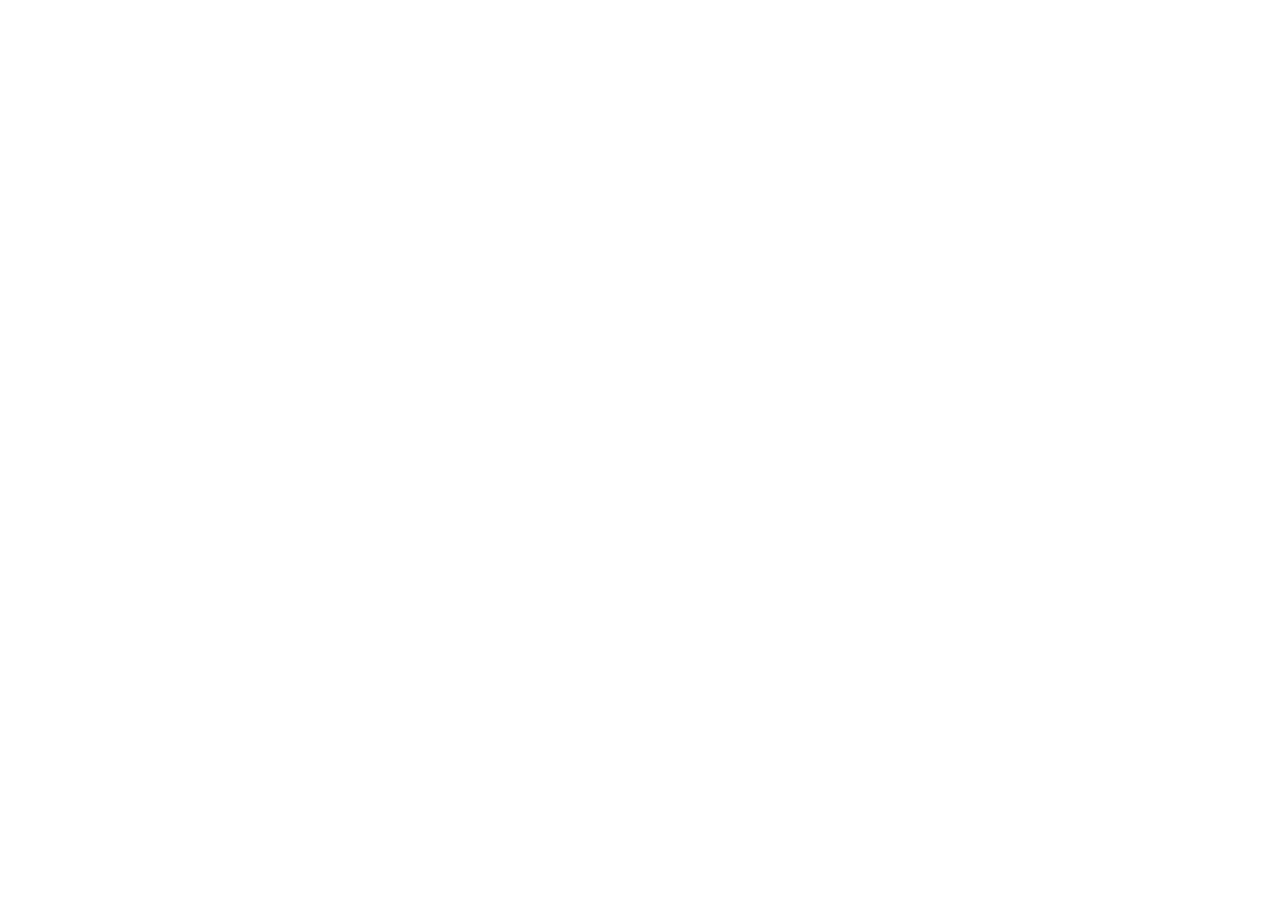
==== commit 667d3186: "first commit" ====
--- a/index.html
+++ b/index.html
@@ -1,1488 +1,22 @@
-<!DOCTYPE html>
-<html lang="en">
-  <head>
-    <meta charset="UTF-8" />
-    <meta name="viewport" content="width=device-width, initial-scale=1.0" />
-    <title>Portfolio Ismi Anjar Farida</title>
-    <meta
-      name="description"
-      content="Portfolio Ismi Anjar Farida - Information Science professional with document management, digital workflows, and certification experience."
-    />
-    <link rel="preconnect" href="https://fonts.googleapis.com" />
-    <link rel="preconnect" href="https://fonts.gstatic.com" crossorigin />
-    <link
-      href="https://fonts.googleapis.com/css2?family=DM+Mono:wght@400;500;600&family=DM+Sans:wght@300;400;500;600&family=Playfair+Display:wght@600;700&display=swap"
-      rel="stylesheet"
-    />
-    <style>
-      :root {
-        color-scheme: dark;
-        --background: #080809;
-        --foreground: #f0f0f5;
-        --card: #101014;
-        --border: rgba(255, 255, 255, 0.07);
-        --primary: #c9a96e;
-        --muted: #8080a0;
-        --secondary: #1a1a20;
-        --text: 16px;
-      }
 
-      * {
-        box-sizing: border-box;
-      }
+  <!DOCTYPE html>
+  <html lang="en">
+    <head>
+      
+      <meta charset="UTF-8" />
+      <meta name="viewport" content="width=device-width, initial-scale=1.0" />
+      <title>Portfolio Ismi Anjar Farida</title>
+      <meta name="description" content="Showcase your skills and experience with a customizable portfolio website designed for Information Science professionals, featuring a gallery, contact form, and CV download." />
+      <meta name="robots" content="noindex, nofollow" />
+      <style>html, body { height: 100%; margin: 0; } #root { height: 100%; }</style>
+      
+    </head>
 
-      html {
-        font-family: 'DM Sans', sans-serif;
-        font-size: var(--text);
-        scroll-behavior: smooth;
-      }
-
-      body {
-        margin: 0;
-        min-height: 100vh;
-        background: var(--background);
-        color: var(--foreground);
-      }
-
-      img {
-        display: block;
-        max-width: 100%;
-      }
-
-      button,
-      a {
-        font: inherit;
-      }
-
-      header {
-        position: fixed;
-        inset: 0 auto auto 0;
-        z-index: 20;
-        width: 100%;
-        padding: 0.9rem 1.5rem;
-        background: rgba(8, 8, 9, 0.9);
-        border-bottom: 1px solid var(--border);
-        backdrop-filter: blur(16px);
-      }
-
-      .container {
-        width: min(1200px, calc(100% - 3rem));
-        margin: 0 auto;
-      }
-
-      .nav-inner {
-        display: flex;
-        align-items: center;
-        justify-content: space-between;
-        gap: 1rem;
-      }
-
-      .brand {
-        font-family: 'Playfair Display', serif;
-        font-size: 1.05rem;
-        font-weight: 600;
-        letter-spacing: 0.02em;
-        color: var(--foreground);
-        text-decoration: none;
-      }
-
-      .nav-links {
-        display: flex;
-        flex-wrap: wrap;
-        gap: 1.25rem;
-      }
-
-      .nav-links a {
-        color: var(--muted);
-        text-transform: uppercase;
-        letter-spacing: 0.08em;
-        font-size: 0.85rem;
-        text-decoration: none;
-        transition: color 0.2s ease;
-      }
-
-      .nav-links a:hover {
-        color: var(--foreground);
-      }
-
-      .hero {
-        min-height: 100vh;
-        display: grid;
-        grid-template-columns: 1fr;
-        align-items: center;
-        gap: 2.5rem;
-        padding: 10rem 0 6rem;
-        position: relative;
-      }
-
-      .hero::before {
-        content: '';
-        position: absolute;
-        inset: 0;
-        pointer-events: none;
-        background-image:
-          linear-gradient(rgba(201, 169, 110, 0.03) 1px, transparent 1px),
-          linear-gradient(90deg, rgba(201, 169, 110, 0.03) 1px, transparent 1px);
-        background-size: 60px 60px;
-      }
-
-      .hero::after {
-        content: '';
-        position: absolute;
-        width: 600px;
-        height: 600px;
-        border-radius: 999px;
-        top: 15%;
-        right: 18%;
-        background: radial-gradient(circle, rgba(201, 169, 110, 0.05) 0%, transparent 70%);
-        pointer-events: none;
-      }
-
-      .hero-grid {
-        display: grid;
-        grid-template-columns: 1.2fr 1fr;
-        gap: 2rem;
-        align-items: center;
-      }
-
-      .hero-title {
-        font-family: 'Playfair Display', serif;
-        font-size: clamp(2.4rem, 5vw, 4rem);
-        font-weight: 600;
-        line-height: 1.1;
-        letter-spacing: -0.01em;
-        margin: 0;
-      }
-
-      .hero-title span {
-        color: var(--primary);
-        font-style: italic;
-      }
-
-      .hero-line {
-        display: inline-block;
-        color: var(--primary);
-        border: 1px solid var(--primary);
-        padding: 0.35rem 0.8rem;
-        text-transform: uppercase;
-        letter-spacing: 0.15em;
-        font-family: 'DM Mono', monospace;
-        font-size: 0.72rem;
-        font-weight: 600;
-      }
-
-      .hero-copy {
-        font-size: 1.05rem;
-        line-height: 1.75;
-        max-width: 48rem;
-        margin: 1.5rem 0 0;
-        font-weight: 300;
-      }
-
-      .hero-actions {
-        display: flex;
-        flex-wrap: wrap;
-        gap: 1rem;
-        margin-top: 1.25rem;
-      }
-
-      .button-outline {
-        display: inline-flex;
-        align-items: center;
-        gap: 0.7rem;
-        padding: 0.95rem 1.5rem;
-        border: 1px solid var(--border);
-        color: var(--foreground);
-        background: transparent;
-        text-transform: uppercase;
-        letter-spacing: 0.06em;
-        font-size: 0.85rem;
-        cursor: pointer;
-        transition: all 0.2s ease;
-      }
-
-      .button-outline:hover {
-        color: var(--primary);
-        border-color: var(--primary);
-      }
-
-      .hero-stats {
-        display: flex;
-        flex-wrap: wrap;
-        gap: 3rem;
-        padding-top: 1.75rem;
-        margin-top: 1.5rem;
-        border-top: 1px solid var(--border);
-      }
-
-      .hero-stat strong {
-        display: block;
-        font-family: 'Playfair Display', serif;
-        font-size: 1.6rem;
-        color: var(--primary);
-        line-height: 1;
-      }
-
-      .hero-stat span {
-        display: block;
-        color: var(--muted);
-        font-family: 'DM Mono', monospace;
-        font-size: 0.75rem;
-        letter-spacing: 0.06em;
-        margin-top: 0.25rem;
-      }
-
-      .hero-portrait {
-        position: relative;
-        display: grid;
-        place-items: center;
-      }
-
-      .portrait-frame {
-        position: absolute;
-        inset: -1rem auto auto -1rem;
-        width: calc(100% + 2rem);
-        height: calc(100% + 2rem);
-        border: 1px solid rgba(201, 169, 110, 0.3);
-        pointer-events: none;
-      }
-
-      .portrait-card {
-        width: min(340px, 100%);
-        height: 420px;
-        background: var(--secondary);
-        overflow: hidden;
-        border-radius: 1rem;
-      }
-
-      .portrait-card img {
-        width: 100%;
-        height: 100%;
-        object-fit: cover;
-      }
-
-      .portrait-credential {
-        position: absolute;
-        bottom: -1rem;
-        right: -1rem;
-        width: min(220px, 100%);
-        padding: 1rem;
-        border: 1px solid var(--border);
-        background: var(--card);
-      }
-
-      .portrait-credential p {
-        margin: 0;
-        font-size: 0.68rem;
-        font-family: 'DM Mono', monospace;
-        line-height: 1.55;
-        color: var(--muted);
-      }
-
-      .scroll-cue {
-        position: absolute;
-        left: 50%;
-        bottom: 2rem;
-        transform: translateX(-50%);
-        display: flex;
-        flex-direction: column;
-        align-items: center;
-        gap: 0.35rem;
-        color: var(--muted);
-        border: none;
-        background: transparent;
-        cursor: pointer;
-        font-family: 'DM Mono', monospace;
-        letter-spacing: 0.12em;
-        font-size: 0.72rem;
-      }
-
-      .section {
-        padding: 5.5rem 0;
-      }
-
-      .section-title-wrap {
-        display: flex;
-        flex-wrap: wrap;
-        justify-content: space-between;
-        gap: 1rem;
-        align-items: flex-end;
-        border-bottom: 1px solid var(--border);
-        padding-bottom: 1.5rem;\n      }
-
-      .section-label {
-        color: var(--primary);
-        font-family: 'DM Mono', monospace;
-        font-size: 0.72rem;
-        letter-spacing: 0.15em;
-        text-transform: uppercase;
-        margin: 0 0 0.7rem;
-      }
-
-      .section-title {
-        margin: 0;
-        font-family: 'Playfair Display', serif;
-        font-size: clamp(1.8rem, 3vw, 2.5rem);
-        font-weight: 600;
-      }
-
-      .text-muted {
-        color: var(--muted);
-      }
-
-      .grid-2 {
-        display: grid;
-        gap: 2rem;
-        grid-template-columns: repeat(2, minmax(0, 1fr));
-      }
-
-      .about-copy {
-        font-size: 1.05rem;
-        line-height: 1.85;
-        font-weight: 300;
-      }
-
-      .info-block {
-        display: grid;
-        gap: 0.9rem;
-      }
-
-      .card {
-        background: var(--card);
-        border: 1px solid var(--border);
-        padding: 1.35rem;
-        border-radius: 1rem;
-      }
-
-      .card:hover {
-        border-color: rgba(201, 169, 110, 0.3);
-      }
-
-      .skill-title,
-      .cert-label {
-        font-family: 'DM Mono', monospace;
-        letter-spacing: 0.1em;
-        text-transform: uppercase;
-        font-size: 0.75rem;
-      }
-
-      .cert-item,
-      .list-item {
-        display: flex;
-        align-items: flex-start;
-        gap: 0.75rem;
-      }
-
-      .cert-item strong {
-        font-family: 'DM Sans', sans-serif;
-        font-size: 0.95rem;
-        display: block;
-        margin-bottom: 0.18rem;
-      }
-
-      .project-grid {
-        display: grid;
-        gap: 1.5rem;
-        grid-template-columns: repeat(3, minmax(0, 1fr));
-      }
-
-      .project-card {
-        background: var(--background);
-        border: 1px solid var(--border);
-        overflow: hidden;
-        border-radius: 1rem;
-        cursor: default;
-        transition: transform 0.25s ease, border-color 0.25s ease;
-      }
-
-      .project-card:hover {
-        transform: translateY(-3px);
-        border-color: rgba(201, 169, 110, 0.35);
-      }
-
-      .project-media {
-        position: relative;
-        height: 220px;
-        overflow: hidden;
-        background: var(--secondary);
-      }
-
-      .project-media img {
-        width: 100%;
-        height: 100%;
-        object-fit: cover;
-        transition: transform 0.4s ease;
-      }
-
-      .project-card:hover .project-media img {
-        transform: scale(1.05);
-      }
-
-      .project-info {
-        padding: 1.35rem;
-      }
-
-      .project-tag,
-      .project-meta {
-        display: inline-flex;
-        align-items: center;
-        gap: 0.35rem;
-        border: 1px solid var(--border);
-        color: var(--muted);
-        font-family: 'DM Mono', monospace;
-        font-size: 0.7rem;
-        padding: 0.45rem 0.7rem;
-        border-radius: 999px;
-        margin-top: 1rem;
-      }
-
-      .project-meta {
-        margin-bottom: 1rem;
-      }
-
-      .project-info h3 {
-        margin: 0;
-        font-size: 1.05rem;
-        font-weight: 600;
-      }
-
-      .project-info p {
-        margin: 0.85rem 0 0;
-        font-size: 0.95rem;
-        line-height: 1.7;
-        color: var(--muted);
-      }
-
-      .filter-bar {
-        display: flex;
-        flex-wrap: wrap;
-        gap: 0.75rem;
-        margin: 1.5rem 0 2rem;
-      }
-
-      .filter-button {
-        border: 1px solid var(--border);
-        color: var(--muted);
-        background: transparent;
-        padding: 0.75rem 1rem;
-        letter-spacing: 0.08em;
-        font-family: 'DM Mono', monospace;
-        font-size: 0.75rem;
-        border-radius: 999px;
-        cursor: pointer;
-        transition: all 0.2s ease;
-      }
-
-      .filter-button.active {
-        border-color: var(--primary);
-        color: var(--primary);
-        background: rgba(201, 169, 110, 0.08);
-      }
-
-      .timeline {
-        display: grid;
-        gap: 2rem;
-      }
-
-      .timeline-item {
-        position: relative;
-        padding-left: 2.2rem;
-        border-left: 1px solid var(--border);
-      }
-
-      .timeline-item::before {
-        content: '';
-        position: absolute;
-        left: 0;
-        top: 0.5rem;
-        width: 0.75rem;
-        height: 0.75rem;
-        border-radius: 50%;
-        border: 2px solid var(--primary);
-        background: var(--background);
-      }
-
-      .timeline-meta {
-        display: flex;
-        flex-wrap: wrap;
-        gap: 0.8rem;
-        align-items: center;
-        margin-bottom: 0.75rem;
-      }
-
-      .timeline-meta span {
-        display: inline-flex;
-        border: 1px solid var(--border);
-        padding: 0.5rem 0.75rem;
-        color: var(--muted);
-        font-family: 'DM Mono', monospace;
-        font-size: 0.75rem;
-        border-radius: 999px;
-      }
-
-      .timeline-item h3 {
-        margin: 0 0 0.35rem;
-        font-size: 1.05rem;
-      }
-
-      .timeline-item strong {
-        color: var(--primary);
-      }
-
-      .timeline-item p {
-        margin: 0.85rem 0 0;
-        color: var(--muted);
-        line-height: 1.7;
-        font-size: 0.92rem;
-      }
-
-      .timeline-item ul {
-        margin: 1rem 0 0;
-        padding-left: 1rem;
-        list-style: none;
-        display: grid;
-        gap: 0.65rem;
-      }
-
-      .timeline-item li {
-        position: relative;
-        padding-left: 1.1rem;
-        color: var(--muted);
-        line-height: 1.7;
-        font-size: 0.92rem;
-      }
-
-      .timeline-item li::before {
-        content: '—';
-        position: absolute;
-        left: 0;
-        color: var(--primary);
-      }
-
-      .sidebar {
-        display: grid;
-        gap: 1rem;
-      }
-
-      .sidebar .card {
-        padding: 1.25rem;
-      }
-
-      .sidebar .card span {
-        font-family: 'DM Mono', monospace;
-        color: var(--muted);
-        font-size: 0.72rem;
-      }
-
-      .sidebar .edu-title {
-        font-size: 0.95rem;
-        margin: 0 0 0.35rem;
-      }
-
-      .sidebar .meta-row {
-        display: flex;
-        flex-wrap: wrap;
-        gap: 0.65rem;
-        align-items: center;
-        margin-top: 0.65rem;
-      }
-
-      .sidebar .meta-row .chip {
-        border: 1px solid var(--primary);
-        color: var(--primary);
-        padding: 0.35rem 0.7rem;
-        border-radius: 999px;
-        font-family: 'DM Mono', monospace;
-        font-size: 0.72rem;
-      }
-
-      .language-bar {
-        display: grid;
-        gap: 1rem;
-      }
-
-      .lang-item {
-        display: grid;
-        gap: 0.45rem;
-      }
-
-      .lang-item strong {
-        display: flex;
-        justify-content: space-between;
-        font-size: 0.95rem;
-      }
-
-      .progress {
-        height: 0.45rem;
-        background: var(--border);
-        border-radius: 999px;
-        overflow: hidden;
-      }
-
-      .progress span {
-        display: block;
-        height: 100%;
-        background: var(--primary);
-      }
-
-      .org-grid {
-        display: grid;
-        gap: 1.5rem;
-      }
-
-      .org-card {
-        background: var(--background);
-        border: 1px solid var(--border);
-        padding: 1.5rem;
-        border-radius: 1rem;
-        transition: border-color 0.25s ease;
-      }
-
-      .org-card:hover {
-        border-color: rgba(201, 169, 110, 0.35);
-      }
-
-      .org-meta {
-        display: flex;
-        flex-wrap: wrap;
-        gap: 0.75rem;
-        margin: 0.85rem 0;
-      }
-
-      .org-desc {
-        color: var(--muted);
-        line-height: 1.75;
-      }
-
-      .org-card ul {
-        margin: 1rem 0 0;
-        padding-left: 1rem;
-        display: grid;
-        gap: 0.65rem;
-        list-style: none;
-      }
-
-      .org-card li {
-        position: relative;
-        padding-left: 1rem;
-        color: var(--muted);
-        line-height: 1.65;
-      }
-
-      .org-card li::before {
-        content: '◆';
-        position: absolute;
-        left: 0;
-        color: var(--primary);
-        font-size: 0.8rem;
-        line-height: 1;
-      }
-
-      .contact-grid {
-        display: grid;
-        grid-template-columns: minmax(0, 1.1fr) minmax(0, 0.9fr);
-        gap: 2rem;
-      }
-
-      .contact-card {
-        display: grid;
-        gap: 1.25rem;
-      }
-
-      .contact-card p {
-        margin: 0;
-        color: var(--muted);
-        line-height: 1.8;
-      }
-
-      .contact-info {
-        display: grid;
-        gap: 1rem;
-      }
-
-      .contact-row {
-        display: flex;
-        align-items: flex-start;
-        gap: 1rem;
-      }
-
-      .contact-icon {
-        width: 2rem;
-        height: 2rem;
-        border: 1px solid var(--border);
-        display: grid;
-        place-items: center;
-        border-radius: 0.75rem;
-        color: var(--primary);
-        flex-shrink: 0;
-      }
-
-      .contact-meta p {
-        margin: 0.15rem 0 0;
-      }
-
-      .contact-meta a {
-        color: var(--foreground);
-        text-decoration: none;
-      }
-
-      .contact-meta a:hover {
-        color: var(--primary);
-      }
-
-      .whatsapp-button {
-        display: inline-flex;
-        align-items: center;
-        gap: 0.9rem;
-        padding: 0.95rem 1.2rem;
-        border: 1px solid var(--border);
-        color: var(--foreground);
-        background: transparent;
-        cursor: pointer;
-        border-radius: 0.85rem;
-        transition: border-color 0.2s ease, color 0.2s ease;
-      }
-
-      .whatsapp-button:hover {
-        border-color: rgba(201, 169, 110, 0.6);
-        color: var(--primary);
-      }
-
-      .footer {
-        padding: 3.5rem 0 3.5rem;
-        border-top: 1px solid var(--border);
-      }
-
-      .footer-grid {
-        display: grid;
-        grid-template-columns: repeat(3, minmax(0, 1fr));
-        gap: 1.5rem;
-      }
-
-      .footer-brand {
-        display: grid;
-        gap: 1rem;
-      }
-
-      .footer-brand h3 {
-        margin: 0;
-        font-family: 'Playfair Display', serif;
-        font-size: 1.2rem;
-      }
-
-      .footer-brand p {
-        margin: 0;
-        color: var(--muted);
-        line-height: 1.75;
-      }
-
-      .social-links {
-        display: flex;
-        gap: 0.75rem;
-      }
-
-      .social-links a {
-        display: inline-grid;
-        place-items: center;
-        width: 2.25rem;
-        height: 2.25rem;
-        border: 1px solid var(--border);
-        color: var(--muted);
-        text-decoration: none;
-        border-radius: 0.85rem;
-        transition: color 0.2s ease, border-color 0.2s ease;
-      }
-
-      .social-links a:hover {
-        color: var(--primary);
-        border-color: rgba(201, 169, 110, 0.35);
-      }
-
-      .footer-links {
-        display: grid;
-        gap: 0.7rem;
-      }
-
-      .footer-links button {
-        all: unset;
-        cursor: pointer;
-        color: var(--muted);
-        font-size: 0.95rem;
-        text-align: left;
-      }
-
-      .footer-links button:hover {
-        color: var(--primary);
-      }
-
-      .footer-bottom {
-        display: flex;
-        flex-wrap: wrap;
-        justify-content: space-between;
-        gap: 1rem;
-        margin-top: 2rem;
-        color: var(--muted);
-        font-family: 'DM Mono', monospace;
-        font-size: 0.8rem;
-      }
-
-      @media (max-width: 960px) {
-        .hero-grid,
-        .contact-grid,
-        .footer-grid,
-        .grid-2 {
-          grid-template-columns: 1fr;
-        }
-
-        .hero {
-          padding-top: 8rem;
-        }
-
-        header {
-          padding: 0.85rem 1rem;
-        }
-      }
-
-      @media (max-width: 720px) {
-        .nav-links {
-          display: none;
-        }
-
-        .hero {
-          padding-top: 7rem;
-        }
-
-        .hero-title {
-          font-size: clamp(2.2rem, 9vw, 3.2rem);
-        }
-
-        .hero-stats {
-          gap: 1.5rem;
-        }
-
-        .project-grid,
-        .org-grid,
-        .sidebar,
-        .timeline {
-          grid-template-columns: 1fr;
-        }
-      }
-    </style>
-  </head>
-  <body>
-    <header>
-      <div class="container nav-inner">
-        <a href="#top" class="brand">Ismi Anjar Farida, S.S.I</a>
-        <nav class="nav-links">
-          <a href="#about">About</a>
-          <a href="#portfolio">Portfolio</a>
-          <a href="#experience">Experience</a>
-          <a href="#organization">Organization</a>
-          <a href="#contact">Contact</a>
-        </nav>
-      </div>
-    </header>
-
-    <main id="top">
-      <section class="hero">
-        <div class="container hero-grid">
-          <div>
-            <div class="hero-line">BNSP Certified</div>
-            <h1 class="hero-title">
-              Ismi Anjar<br />
-              <span>Farida</span>
-            </h1>
-            <p class="hero-copy">
-              Information Science professional specializing in document management,
-              digital workflows, and administrative excellence. Certified by BNSP
-              in Office Administration.
-            </p>
-            <div class="hero-actions">
-              <button class="button-outline" onclick="document.getElementById('contact').scrollIntoView({behavior:'smooth'})">
-                CONTACT ME
-              </button>
-            </div>
-            <div class="hero-stats">
-              <div class="hero-stat">
-                <strong>3</strong>
-                <span>CERTIFICATIONS</span>
-              </div>
-              <div class="hero-stat">
-                <strong>10+</strong>
-                <span>PROJECTS DONE</span>
-              </div>
-            </div>
-          </div>
-
-          <div class="hero-portrait">
-            <div class="portrait-frame"></div>
-            <div class="portrait-card">
-              <img src="src/imports/Foto_Profil_Ismi-1.png" alt="Portrait of Ismi Anjar Farida" />
-            </div>
-            <div class="portrait-credential">
-              <p>
-                Information Management Specialist | Digital Asset & Research Data Enthusiast |
-                Library and Information Science Graduate
-              </p>
-            </div>
-          </div>
-        </div>
-
-        <button class="scroll-cue" onclick="document.getElementById('portfolio').scrollIntoView({behavior:'smooth'})">
-          <span>SCROLL</span>
-          <span style="font-size: 1.1rem;">⌄</span>
-        </button>
-      </section>
-
-      <section id="about" class="section">
-        <div class="container">
-          <div class="section-title-wrap">
-            <div>
-              <p class="section-label">01 — ABOUT</p>
-              <h2 class="section-title">Professional Profile</h2>
-            </div>
-          </div>
-
-          <div class="grid-2" style="margin-top: 2.5rem;">
-            <div class="info-block">
-              <p class="about-copy">
-                I am an Information Science professional with deep expertise in office
-                administration, document management, and digital record-keeping systems.
-                With a BNSP certification and years of hands-on experience in government
-                and private sector environments, I help organizations build efficient,
-                compliant, and well-documented administrative workflows.
-              </p>
-              <p class="about-copy text-muted">
-                My approach combines systematic information organization with modern
-                digital tools — ensuring that records are accessible, auditable, and secure.
-                I am passionate about transforming chaotic administrative environments
-                into structured, high-performing systems.
-              </p>
-
-              <div>
-                <p class="cert-label">CERTIFICATIONS</p>
-                <div class="info-block" style="margin-top: 1rem;">
-                  <div class="cert-item">
-                    <div style="width: 1rem; height: 1rem; background: var(--primary); border-radius: 50%; margin-top: 0.35rem;"></div>
-                    <div>
-                      <strong>Office Administration</strong>
-                      <span class="text-muted">Indonesian Professional Certification Authority (BNSP) · 2024</span>
-                    </div>
-                  </div>
-                  <div class="cert-item">
-                    <div style="width: 1rem; height: 1rem; background: var(--primary); border-radius: 50%; margin-top: 0.35rem;"></div>
-                    <div>
-                      <strong>Data Analytics</strong>
-                      <span class="text-muted">Mini Course by RevoU · 2025</span>
-                    </div>
-                  </div>
-                  <div class="cert-item">
-                    <div style="width: 1rem; height: 1rem; background: var(--primary); border-radius: 50%; margin-top: 0.35rem;"></div>
-                    <div>
-                      <strong>Predictive Maintenance</strong>
-                      <span class="text-muted">Indonesian Professional Certification Authority (BNSP) · 2025</span>
-                    </div>
-                  </div>
-                </div>
-              </div>
-            </div>
-
-            <div class="grid-2">
-              <div class="card">
-                <p class="skill-title">DOCUMENT MANAGEMENT</p>
-                <ul style="margin:0; padding:0; list-style:none; display:grid; gap:0.65rem; margin-top:1rem;">
-                  <li class="text-muted">• Records Classification</li>
-                  <li class="text-muted">• Digital Archiving</li>
-                  <li class="text-muted">• SOP Development</li>
-                  <li class="text-muted">• Filing Systems</li>
-                </ul>
-              </div>
-              <div class="card">
-                <p class="skill-title">DATA & REPORTING</p>
-                <ul style="margin:0; padding:0; list-style:none; display:grid; gap:0.65rem; margin-top:1rem;">
-                  <li class="text-muted">• MS Excel Advanced</li>
-                  <li class="text-muted">• Google Workspace</li>
-                  <li class="text-muted">• Data Entry & Validation</li>
-                  <li class="text-muted">• Report Compilation</li>
-                </ul>
-              </div>
-              <div class="card">
-                <p class="skill-title">ADMINISTRATION</p>
-                <ul style="margin:0; padding:0; list-style:none; display:grid; gap:0.65rem; margin-top:1rem;">
-                  <li class="text-muted">• Correspondence Management</li>
-                  <li class="text-muted">• Meeting Coordination</li>
-                  <li class="text-muted">• Procurement Support</li>
-                  <li class="text-muted">• Budget Tracking</li>
-                </ul>
-              </div>
-              <div class="card">
-                <p class="skill-title">DIGITAL TOOLS</p>
-                <ul style="margin:0; padding:0; list-style:none; display:grid; gap:0.65rem; margin-top:1rem;">
-                  <li class="text-muted">• Microsoft Office</li>
-                  <li class="text-muted">• Google Workspace</li>
-                  <li class="text-muted">• FIGMA</li>
-                  <li class="text-muted">• Database Management</li>
-                  <li class="text-muted">• Canva</li>
-                </ul>
-              </div>
-            </div>
-          </div>
-        </div>
-      </section>
-
-      <section id="portfolio" class="section" style="background: var(--card);">
-        <div class="container">
-          <div class="section-title-wrap">
-            <div>
-              <p class="section-label">02 — PORTFOLIO</p>
-              <h2 class="section-title">Selected Work</h2>
-            </div>
-            <p class="text-muted" id="project-count">10 PROJECTS</p>
-          </div>
-
-          <div class="filter-bar" id="filter-bar"></div>
-
-          <div class="project-grid" id="project-grid"></div>
-        </div>
-      </section>
-
-      <section id="experience" class="section">
-        <div class="container">
-          <div class="section-title-wrap">
-            <div>
-              <p class="section-label">03 — EXPERIENCE</p>
-              <h2 class="section-title">Career History</h2>
-            </div>
-          </div>
-
-          <div class="grid-2" style="gap: 2rem; margin-top: 2.5rem;">
-            <div class="timeline" id="timeline"></div>
-            <div class="sidebar">
-              <div class="card">
-                <span>EDUCATION</span>
-                <div style="margin-top: 1rem;">
-                  <p class="edu-title">S1 — Library and Information Science (Perpustakaan dan Sains Informasi)</p>
-                  <div class="meta-row"><span>Banyumas · 2026</span><span class="chip">GPA 3.74</span></div>
-                </div>
-                <div style="margin-top: 1rem;">
-                  <p class="edu-title">Publication ISSN</p>
-                  <span class="text-muted">Kebijakan/Regulasi yang Dilakukan oleh Petugas Museum Geologi Bandung · Published in Buletin Perpustakaan Journal UII, Vol. 6 No. 1 · 2023</span>
-                </div>
-                <div style="margin-top: 1rem;">
-                  <p class="edu-title">Publication Scopus Q3</p>
-                  <span class="text-muted">A systematic review of the application of augmented reality (AR) technology for the visualization and management of digital assets in libraries · Record and Library Journal (RLJ) Vol.11 No.2 · 2025</span>
-                </div>
-                <div style="margin-top: 1rem;">
-                  <p class="edu-title">Undergraduate Thesis</p>
-                  <span class="text-muted">Augmented Reality Publication Trends in Libraries (A Bibliometric Study of Scopus-Indexed Publications 2014-2024) · Padjadjaran University · 2026</span>
-                </div>
-              </div>
-              <div class="card language-bar">
-                <span class="text-muted">LANGUAGES</span>
-                <div class="lang-item">
-                  <strong><span>Bahasa Indonesia</span><span>Native</span></strong>
-                  <div class="progress"><span style="width: 100%;"></span></div>
-                </div>
-                <div class="lang-item">
-                  <strong><span>English</span><span>Professional</span></strong>
-                  <div class="progress"><span style="width: 80%;"></span></div>
-                </div>
-              </div>
-            </div>
-          </div>
-        </div>
-      </section>
-
-      <section id="organization" class="section" style="background: var(--card);">
-        <div class="container">
-          <div class="section-title-wrap">
-            <div>
-              <p class="section-label">04 — ORGANIZATION</p>
-              <h2 class="section-title">Organizational Experience</h2>
-            </div>
-            <p class="text-muted">4 ROLES</p>
-          </div>
-
-          <div class="org-grid" style="margin-top: 2.5rem;" id="org-grid"></div>
-        </div>
-      </section>
-
-      <section id="contact" class="section">
-        <div class="container">
-          <div class="section-title-wrap">
-            <div>
-              <p class="section-label">05 — CONTACT</p>
-              <h2 class="section-title">Get in Touch</h2>
-            </div>
-          </div>
-
-          <div class="contact-grid" style="margin-top: 2.5rem;">
-            <div class="contact-card">
-              <p>
-                Whether you have a project in mind, need administrative help, or simply want to connect — I'd love to hear from you.
-              </p>
-              <div class="contact-info">
-                <div class="contact-row">
-                  <div class="contact-icon">✉</div>
-                  <div class="contact-meta">
-                    <p class="cert-label">EMAIL</p>
-                    <a href="mailto:ismi.anjar@gmail.com">ismi.anjar@gmail.com</a>
-                  </div>
-                </div>
-                <div class="contact-row">
-                  <div class="contact-icon">💬</div>
-                  <div class="contact-meta">
-                    <p class="cert-label">WHATSAPP</p>
-                    <a href="https://wa.me/6285225177286" target="_blank">+6285225177286</a>
-                  </div>
-                </div>
-                <div class="contact-row">
-                  <div class="contact-icon">📍</div>
-                  <div class="contact-meta">
-                    <p class="cert-label">LOCATION</p>
-                    <p>Banyumas, Central Java, Indonesia</p>
-                  </div>
-                </div>
-              </div>
-              <button class="whatsapp-button" onclick="window.open('https://wa.me/6285225177286', '_blank')">
-                <span>Send via WhatsApp</span>
-              </button>
-            </div>
-
-            <div class="card" style="min-height: 100%;">
-              <p class="cert-label">CONTACT FORM</p>
-              <form action="mailto:ismi.anjar@gmail.com" method="post" enctype="text/plain" style="display:grid; gap:1rem; margin-top:1.2rem;">
-                <input type="text" name="Name" placeholder="Your name" required style="width:100%;padding:0.95rem 1rem;border:1px solid var(--border);border-radius:0.85rem;background:transparent;color:var(--foreground);" />
-                <input type="email" name="Email" placeholder="Your email" required style="width:100%;padding:0.95rem 1rem;border:1px solid var(--border);border-radius:0.85rem;background:transparent;color:var(--foreground);" />
-                <input type="text" name="Subject" placeholder="Subject" style="width:100%;padding:0.95rem 1rem;border:1px solid var(--border);border-radius:0.85rem;background:transparent;color:var(--foreground);" />
-                <textarea name="Message" rows="6" placeholder="Your message" required style="width:100%;padding:0.95rem 1rem;border:1px solid var(--border);border-radius:0.85rem;background:transparent;color:var(--foreground);resize:vertical;"></textarea>
-                <button type="submit" class="button-outline" style="width:max-content;">Send Message</button>
-              </form>
-            </div>
-          </div>
-        </div>
-      </section>
-    </main>
-
-    <footer class="footer">
-      <div class="container">
-        <div class="footer-grid">
-          <div class="footer-brand">
-            <h3>Ismi Anjar Farida, S.S.I</h3>
-            <p>Information Science professional.<br />BNSP Certified — Office Administration.</p>
-            <div class="social-links">
-              <a href="https://www.linkedin.com/in/ismi-anjar-farida-792393313/" target="_blank">in</a>
-              <a href="https://www.instagram.com/iss_anf/" target="_blank">ig</a>
-              <a href="mailto:ismi.anjar@gmail.com">✉</a>
-            </div>
-          </div>
-          <div class="footer-links">
-            <span class="section-label">Navigation</span>
-            <button onclick="document.getElementById('about').scrollIntoView({behavior:'smooth'})">About</button>
-            <button onclick="document.getElementById('portfolio').scrollIntoView({behavior:'smooth'})">Portfolio</button>
-            <button onclick="document.getElementById('experience').scrollIntoView({behavior:'smooth'})">Experience</button>
-            <button onclick="document.getElementById('organization').scrollIntoView({behavior:'smooth'})">Organization</button>
-            <button onclick="document.getElementById('contact').scrollIntoView({behavior:'smooth'})">Contact</button>
-          </div>
-          <div></div>
-        </div>
-        <div class="footer-bottom">
-          <span>© 2026 Ismi Anjar Farida. All rights reserved.</span>
-          <span>Banyumas · Indonesia</span>
-        </div>
-      </div>
-    </footer>
-
-    <script>
-      const projects = [
-        {
-          title: 'Records Classification System',
-          description: 'Designed and implemented a comprehensive records classification system for a regional government office serving 500+ employees.',
-          category: 'Document Management',
-          image: 'https://images.unsplash.com/photo-1768158989131-64cbff67f292?w=900&h=600&fit=crop&auto=format',
-          tags: ['Classification', 'SOP', 'Government'],
-        },
-        {
-          title: 'Digital Archive Migration',
-          description: 'Led the migration of 10,000+ physical documents to a structured digital archive system with metadata tagging and full-text search indexing.',
-          category: 'Document Management',
-          image: 'https://images.unsplash.com/photo-1758876201660-103984519266?w=900&h=600&fit=crop&auto=format',
-          tags: ['Digitization', 'Metadata', 'Archiving'],
-        },
-        {
-          title: 'HR Data Dashboard',
-          description: 'Built an interactive HR analytics dashboard tracking attendance, payroll, and performance metrics for 200+ staff members.',
-          category: 'Data Analysis',
-          image: 'https://images.unsplash.com/photo-1551288049-bebda4e38f71?w=900&h=600&fit=crop&auto=format',
-          tags: ['Excel', 'Dashboard', 'HR Analytics'],
-        },
-        {
-          title: 'Budget Expenditure Analysis',
-          description: 'Quarterly analysis of departmental expenditures with variance reporting and forecasting for executive leadership review.',
-          category: 'Data Analysis',
-          image: 'https://images.unsplash.com/photo-1686061593213-98dad7c599b9?w=900&h=600&fit=crop&auto=format',
-          tags: ['Finance', 'Reporting', 'Forecasting'],
-        },
-        {
-          title: 'Annual Performance Report 2023',
-          description: 'Compiled and formatted the organization’s annual performance report, integrating data from 8 departments into a cohesive 60-page document.',
-          category: 'Administrative Reports',
-          image: 'https://images.unsplash.com/photo-1735825764485-93a381fd5779?w=900&h=600&fit=crop&auto=format',
-          tags: ['Annual Report', 'Multi-department', 'Publishing'],
-        },
-        {
-          title: 'Procurement Audit Summary',
-          description: 'Structured audit report covering procurement compliance across 12 procurement cycles, identifying cost-saving opportunities and process gaps.',
-          category: 'Administrative Reports',
-          image: 'https://images.unsplash.com/photo-1761735486587-bcac08b15c79?w=900&h=600&fit=crop&auto=format',
-          tags: ['Audit', 'Compliance', 'Procurement'],
-        },
-        {
-          title: 'e-Office Implementation',
-          description: 'Coordinated the rollout of a paperless office system integrating e-signatures and cloud document storage across 5 divisions.',
-          category: 'Digital Workflows',
-          image: 'https://images.unsplash.com/photo-1762341112610-58061dbace4e?w=900&h=600&fit=crop&auto=format',
-          tags: ['e-Office', 'Automation', 'Cloud'],
-        },
-        {
-          title: 'Standard Operating Procedures',
-          description: 'Developed a suite of 25 SOPs for administrative processes, reducing onboarding time for new staff by 40%.',
-          category: 'Digital Workflows',
-          image: 'https://images.unsplash.com/photo-1762341116319-05a8355fcfc9?w=900&h=600&fit=crop&auto=format',
-          tags: ['SOP', 'Process Design', 'Training'],
-        },
-        {
-          title: 'Leadership Training Deck',
-          description: 'Designed a 45-slide presentation for executive leadership training on organizational change management and administrative reform.',
-          category: 'Presentations',
-          image: 'https://images.unsplash.com/photo-1531482615713-2afd69097998?w=900&h=600&fit=crop&auto=format',
-          tags: ['Training', 'Deck Design', 'Leadership'],
-        },
-        {
-          title: 'Strategic Planning Workshop',
-          description: 'Facilitated documentation and visual materials for a 3-day strategic planning workshop attended by 60 department heads.',
-          category: 'Presentations',
-          image: 'https://images.unsplash.com/photo-1552664730-d307ca884978?w=900&h=600&fit=crop&auto=format',
-          tags: ['Workshop', 'Strategy', 'Facilitation'],
-        },
-      ];
-
-      const categories = ['All', 'Document Management', 'Data Analysis', 'Administrative Reports', 'Digital Workflows', 'Presentations'];
-      const projectGrid = document.getElementById('project-grid');
-      const filterBar = document.getElementById('filter-bar');
-      const projectCount = document.getElementById('project-count');
-
-      const orgItems = [
-        {
-          role: 'Head of Information & Communication Division',
-          organization: 'Himpunan Mahasiswa Ilmu Perpustakaan (HIMAPI) — Padjadjaran University',
-          period: 'Mar 2022 — Mar 2023',
-          location: 'Sumedang, West Java',
-          description: 'Led the Information & Communication Division within the Library Science student association. Managed internal communications, designed informational content, maintained the organization’s social media presence, and coordinated knowledge-sharing sessions.',
-          achievements: [
-            'Grew the organization’s Instagram account from 600 to 1,400+ followers through consistent content strategy.',
-            'Produced 30+ informational posts and recap materials for 400+ student members.',
-            'Coordinated communications across 5 divisions during major events.',
-            'Designed visual identity materials for the 2022 HIMAPI Study Tour.',
-          ],
-        },
-        {
-          role: 'Event Documentation Coordinator',
-          organization: 'Komunitas Mahasiswa Banyumas (KOMAS) — Padjadjaran University',
-          period: 'Aug 2021 — Aug 2022',
-          location: 'Sumedang, West Java',
-          description: 'Managed documentation and administrative records for KOMAS events and activities, including meeting minutes, correspondence, archive organization, and accountability reports.',
-          achievements: [
-            'Produced activity reports for 12 events submitted to university administration.',
-            'Maintained a structured digital archive using Google Drive.',
-            'Facilitated inter-regional student coordination meetings.',
-            'Compiled and edited a 40-page annual yearbook.',
-          ],
-        },
-        {
-          role: 'Volunteer — Library Literacy Program',
-          organization: 'Relawan Literasi Perpustakaan Daerah Banyumas',
-          period: 'Jun 2020 — Dec 2020',
-          location: 'Banyumas, Central Java',
-          description: 'Participated in a regional library literacy initiative that increased reading engagement among elementary and junior high school students.',
-          achievements: [
-            'Facilitated weekly reading sessions for 30–50 children.',
-            'Developed 5 age-appropriate reading activity modules.',
-            'Supported a Summer Reading Challenge with 25% more registrations.',
-            'Cataloged and shelved approximately 300 donated books.',
-          ],
-        },
-        {
-          role: 'Staff — Academic & Research Affairs',
-          organization: 'Badan Eksekutif Mahasiswa (BEM) Fakultas Ilmu Komunikasi — Padjadjaran University',
-          period: 'Apr 2023 — Apr 2024',
-          location: 'Sumedang, West Java',
-          description: 'Supported academic advocacy, research workshops, and documentation of faculty-level student activities.',
-          achievements: [
-            'Organized 2 academic writing workshops attended by 120+ students.',
-            'Maintained an archive of student research proposals and journal submissions.',
-            'Assisted in publishing the BEM academic bulletin.',
-            'Represented student interests in faculty committee meetings.',
-          ],
-        },
-      ];
-
-      const experienceItems = [
-        {
-          role: 'Open Journal Systems (OJS) Administrator Intern',
-          organization: 'Informatio Journal Padjadjaran University',
-          period: 'Jul 2022 — Oct 2022',
-          location: 'Sumedang, West Java',
-          description: 'As an OJS Administrator Intern, I supported technical and administrative operations for an academic journal platform, focusing on user management, metadata maintenance, and editorial workflows.',
-          highlights: [
-            'Managed user accounts and resolved access-related issues.',
-            'Registered and configured accounts for 18 interns within a day.',
-            'Maintained journal metadata to improve discoverability.',
-            'Supported editors and users in platform navigation.',
-          ],
-        },
-        {
-          role: 'Library Assistant Intern',
-          organization: 'Kandaga Unpad (Central Library, Padjadjaran University)',
-          period: 'Jan 2024 — Feb 2024',
-          location: 'Sumedang, West Java',
-          description: 'Contributed to library operations, metadata management, collection organization, and information literacy initiatives while maintaining continuity during system disruptions.',
-          highlights: [
-            'Created a metadata workflow to maintain processing activities during downtime.',
-            'Preserved 100% data integrity through migration back to the library system.',
-            'Conducted inventory audit of reference collections.',
-            'Curated bibliographies to support student research.',
-          ],
-        },
-        {
-          role: 'Journal Management Intern',
-          organization: 'LLDIKTI Region III Jakarta',
-          period: 'Sep 2024 — Des 2024',
-          location: 'East Jakarta',
-          description: 'Supported scholarly publication administration, research documentation, and knowledge management for a higher education service institution.',
-          highlights: [
-            'Maintained editorial continuity during an OJS outage using manual quality checks.',
-            'Organized hundreds of research contracts and archives.',
-            'Coordinated publication of a technical book within one month.',
-            'Assisted Smart Village program documentation and stakeholder coordination.',
-            'Supported academic literacy webinars for 100+ lecturers.',
-          ],
-        },
-        {
-          role: 'Personal Research Assistant to Senior Lecturer',
-          organization: 'Padjadjaran University',
-          period: 'Mar 2026 — Now',
-          location: 'Sumedang, West Java',
-          description: 'Provided research and administrative support to a Senior Lecturer, managing research workflows and project logistics with confidentiality.',
-          highlights: [
-            'Served as Data Steward for independent research projects.',
-            'Maintained advanced spreadsheets and data visualizations using R Studio.',
-            'Conducted literature reviews, citation audits, and manuscript formatting.',
-            'Managed academic scheduling, correspondence, and documentation.',
-          ],
-        },
-      ];
-
-      function renderCards(itemsToRender) {
-        if (!projectGrid) return;
-        projectGrid.innerHTML = itemsToRender
-          .map(
-            (item) => `
-            <article class="project-card">
-              <div class="project-media">
-                <img src="${item.image}" alt="${item.title}" loading="lazy" />
-              </div>
-              <div class="project-info">
-                <div class="project-meta">${item.category}</div>
-                <h3>${item.title}</h3>
-                <p>${item.description}</p>
-              </div>
-            </article>
-          `,
-          )
-          .join('');
-      }
-
-      function renderFilters() {
-        if (!filterBar) return;
-        filterBar.innerHTML = categories
-          .map(
-            (cat, index) =>
-              `<button class="filter-button${index === 0 ? ' active' : ''}" data-cat="${cat}">${cat}</button>`,
-          )
-          .join('');
-      }
-
-      function renderTimeline() {
-        const timeline = document.getElementById('timeline');
-        if (!timeline) return;
-        timeline.innerHTML = experienceItems
-          .map(
-            (item) => `
-            <article class="timeline-item">
-              <div class="timeline-meta">
-                <span>${item.period}</span>
-                <span>${item.location}</span>
-              </div>
-              <h3>${item.role}</h3>
-              <strong>${item.organization}</strong>
-              <p>${item.description}</p>
-              <ul>${item.highlights.map((highlight) => `<li>${highlight}</li>`).join('')}</ul>
-            </article>
-          `,
-          )
-          .join('');
-      }
-
-      function renderOrg() {
-        const orgGrid = document.getElementById('org-grid');
-        if (!orgGrid) return;
-        orgGrid.innerHTML = orgItems
-          .map(
-            (item) => `
-            <article class="org-card">
-              <div style="display:flex; gap:1rem; align-items:flex-start;">
-                <div class="contact-icon" style="width:2.5rem; height:2.5rem;">★</div>
-                <div>
-                  <h3 style="margin:0 0 0.35rem;">${item.role}</h3>
-                  <p style="margin:0;color:var(--primary);">${item.organization}</p>
-                </div>
-              </div>
-              <div class="org-meta">
-                <span>${item.period}</span>
-                <span>${item.location}</span>
-              </div>
-              <p class="org-desc">${item.description}</p>
-              <ul>${item.achievements.map((a) => `<li>${a}</li>`).join('')}</ul>
-            </article>
-          `,
-          )
-          .join('');
-      }
-
-      function initFilters() {
-        renderFilters();
-        const buttons = filterBar?.querySelectorAll('[data-cat]');
-        if (!buttons) return;
-        buttons.forEach((button) => {
-          button.addEventListener('click', () => {
-            buttons.forEach((btn) => btn.classList.remove('active'));
-            button.classList.add('active');
-            const category = button.getAttribute('data-cat');
-            const filtered =
-              category === 'All'
-                ? projects
-                : projects.filter((project) => project.category === category);
-            projectCount.textContent = `${filtered.length} PROJECT${filtered.length === 1 ? '' : 'S'}`;
-            renderCards(filtered);
-          });
-        });
-      }
-
-      renderCards(projects);
-      renderTimeline();
-      renderOrg();
-      initFilters();
-    </script>
-  </body>
-</html>
+    <body>
+      
+      <div id="root"></div>
+      <script type="module" src="/src/main.tsx"></script>
+      
+    </body>
+  </html>
+  
